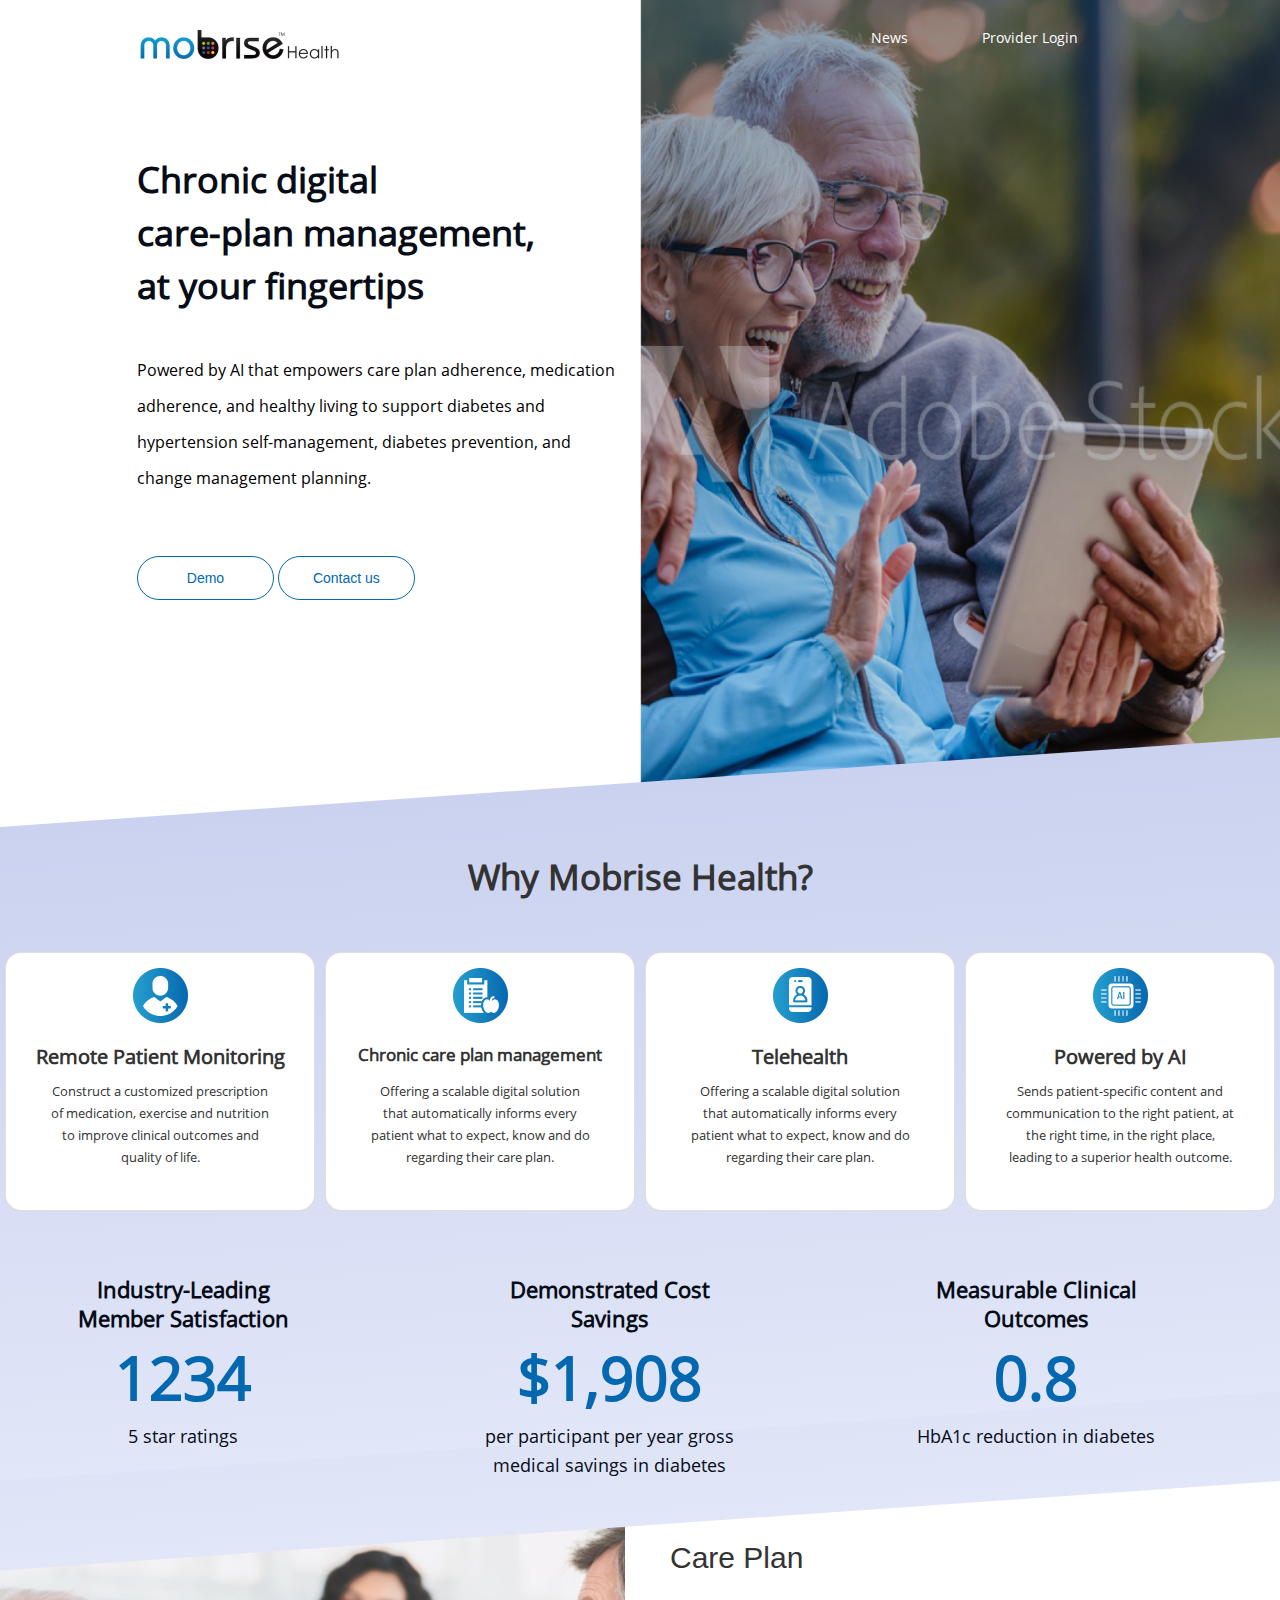
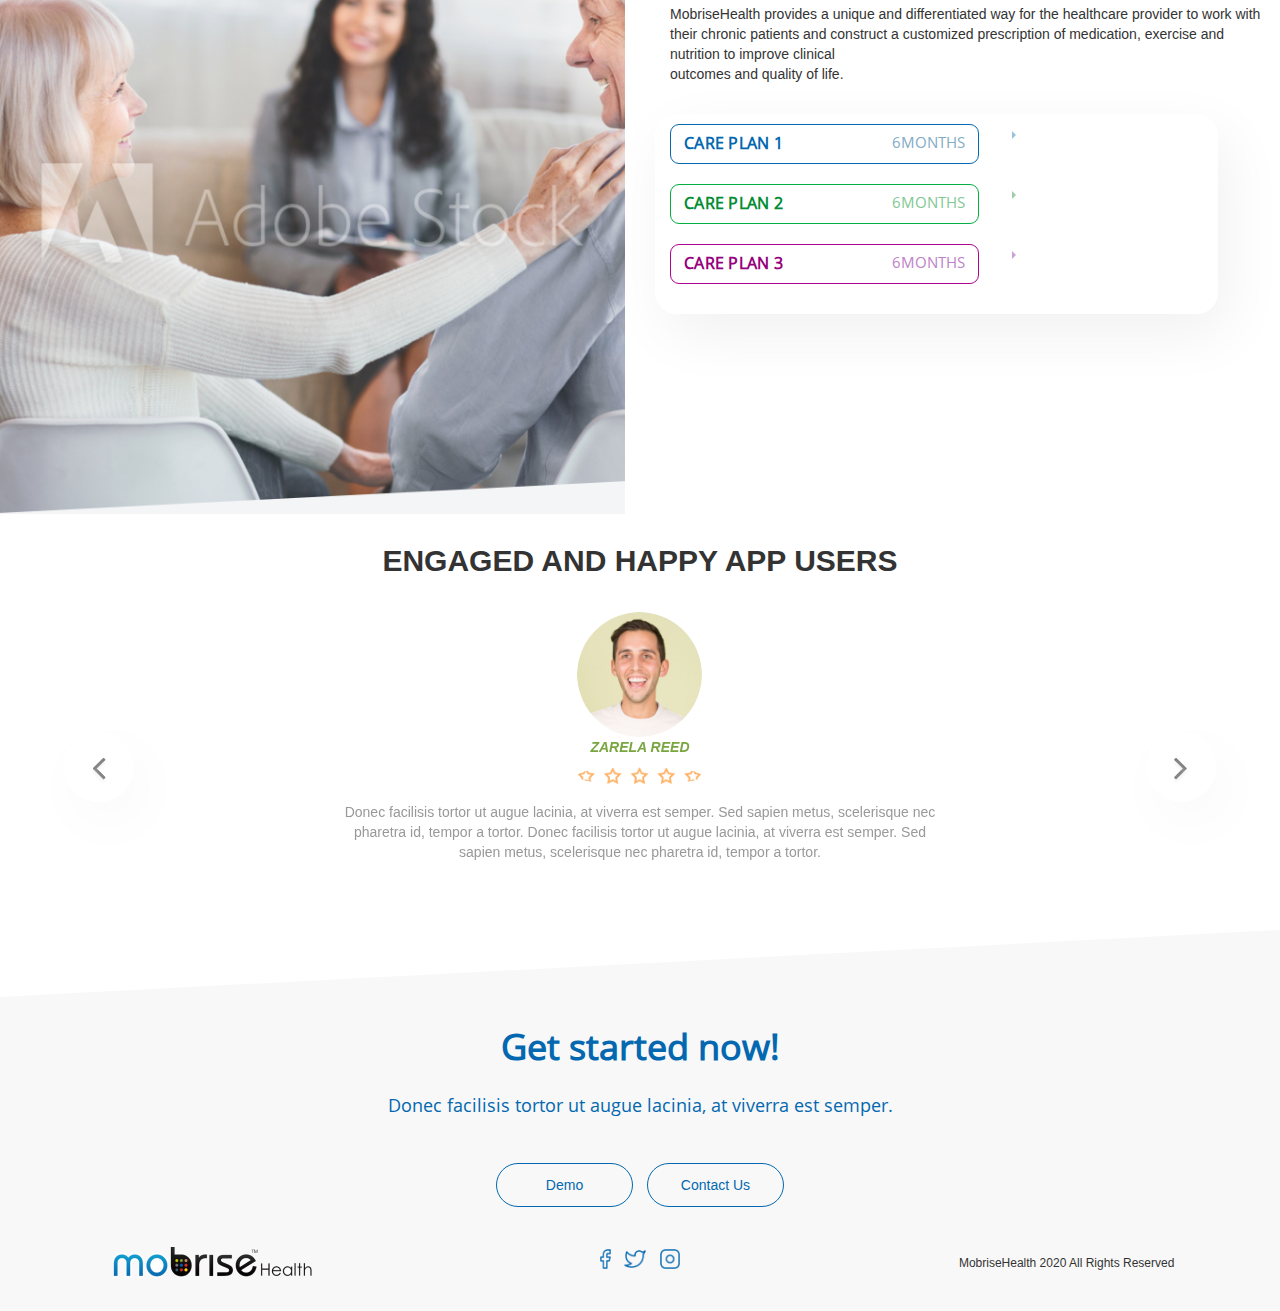
==== index.html @ 80358fbb "updating home page one" ====
<!DOCTYPE html>
<html lang="en">
<head>
    <meta charset="UTF-8">
    <meta name="viewport" content="width=device-width, initial-scale=1.0">
    <title>Document</title>
    <link rel="stylesheet" href="https://stackpath.bootstrapcdn.com/bootstrap/4.3.1/css/bootstrap.min.css" integrity="sha384-ggOyR0iXCbMQv3Xipma34MD+dH/1fQ784/j6cY/iJTQUOhcWr7x9JvoRxT2MZw1T" crossorigin="anonymous">
<script src="//code.jquery.com/jquery-1.11.1.min.js"></script>

<link rel="stylesheet" href="https://maxcdn.bootstrapcdn.com/font-awesome/4.7.0/css/font-awesome.min.css">
<link rel="stylesheet" href="https://maxcdn.bootstrapcdn.com/bootstrap/3.3.7/css/bootstrap.min.css">
<script src="https://ajax.googleapis.com/ajax/libs/jquery/1.12.4/jquery.min.js"></script>
<script src="https://maxcdn.bootstrapcdn.com/bootstrap/3.3.7/js/bootstrap.min.js"></script>

<link rel="stylesheet" href="style.css">
</head>
<body>
   
    <main>
<!-----------------------------Header----------------------->     

<div class="container-fluid header">
    <div class="row">
        
        <div class="col-12 col-md-6 text-left">
            <div class="header-left">
            <div> <img src="images/logo.png" alt="" class="logo"></div>
            <div id="header-text"><h2>Chronic digital <br>
                care-plan management, <br>
                at your fingertips</h2>
            
            <p id="header-text-2">Powered by AI that empowers care plan adherence, medication adherence, and healthy living to support diabetes and hypertension self-management, diabetes prevention, and change management planning.</p></div>
            <div>
                <a href=""><button class="btn demo-btn">Demo</button></a>
                <a href="contact.html"><button class="btn contact-btn">Contact us</button></a>
            </div>
        </div>

        </div>
        <div class="col-12 col-md-6 p-0 header-img text">
<div class="text-center mt-4">
<a href="news.html"><button class="btn news-btn">News</button></a>
                <a href=""><button class="btn provider-btn">Provider Login</button></a>
            </div>
        </div>
    </div>
</div>

<!-------------------------------/Header------------------------>

<!---------------------------------Body-1------------------->
<div class="body-1">

<div class="container-fluid">
    <div class="row ">
<div class="col-12 why-mob text-center mb-5"><h1>Why Mobrise Health?</h1></div>
<!--Cards-->

<div class="col-12"> 
    <div class="card-deck">
        <div class="card m-2">
            <img src="images/doctor.png" class="card-img-top" alt="...">
            <div class="card-body pl-1 pr-1">
                <h5 class="card-title">Remote Patient Monitoring</h5>
                <p class="card-text">Construct a customized prescription <br> of medication, exercise and nutrition <br> to improve clinical outcomes and <br> quality of life. </p>
            </div>
        </div>
        <div class="card m-2">
            <img src="images/diet.png" class="card-img-top" alt="...">
            <div class="card-body pl-0 pr-0">
                <h5 class="card-title card-title-2 pr-1 pl-1">Chronic care plan management</h5>
                <p class="card-text">Offering a scalable digital solution <br> that automatically informs every <br> patient what to expect, know and do <br> regarding their care plan.</p>
            </div>
        </div>
        <div class="card m-2">
            <img src="images/chat-box.png" class="card-img-top" alt="...">
            <div class="card-body pl-0 pr-0">
                <h5 class="card-title">Telehealth</h5>
                <p class="card-text">Offering a scalable digital solution <br> that automatically informs every <br> patient what to expect, know and do <br> regarding their care plan.</p>
            </div>
        </div>
        <div class="card m-2">
            <img src="images/Group 27.png" class="card-img-top" alt="...">
            <div class="card-body pl-0 pr-0">
                <h5 class="card-title"> Powered by AI</h5>
                <p class="card-text">Sends patient-specific content and <br> communication to the right patient, at <br>the right time, in the right place, <br> leading to a superior health outcome.
                </p>
            </div>
        </div>
    </div>

    




</div>

<!--Achievements-->
<div class="col-12">
<div class="row">
<div class="col-4"> <ul>
    <li class="top-arch">Industry-Leading Member Satisfaction</li>
    <li class="middle-arch"> <h6>1234</h6></li>
    <li class="last-arch">5 star ratings</li>
</ul>
</div>
<div class="col-4">
    <ul>
        <li  class="top-arch">Demonstrated Cost Savings</li>
        <li class="middle-arch"><h6>$1,908</h6></li>
        <li class="last-arch">per participant per year gross medical savings in diabetes</li>
    </ul>
</div>
<div class="col-4">
    <ul>
        <li  class="top-arch">Measurable Clinical Outcomes</li>
        <li class="middle-arch"><h6> 0.8</h6></li>
        <li class="last-arch">HbA1c reduction in diabetes</li>
    </ul>
</div>

</div>
</div>
<!--/Achievements-->




    </div>
</div>
</div>






<!---------------------------------/Body-1------------------->

<!---------Body-2-------------->

<div class="container-fluid  p-0 m-0 mt-5">

<div class="row">
<div class="col-12 col-md-6"> <img src="images/body-img-2.png" id="body-img-2"></div>


<div class="col-12 col-md-6">

  <div class="col-12 mt-5 mb-5">   <h2>Care Plan</h2>
    <p class="mt-5">MobriseHealth provides a unique and differentiated way for the healthcare 
        provider to work with their chronic patients and construct a customized prescription of medication, exercise and nutrition to improve clinical <br> outcomes and quality of life.</p>
    
    </div>
<div class="col-12 btn-section">



<div class="btns-1 d-flex flex-row">
    <div class="btn-group mr-5 first-btns" role="group" aria-label="Basic example">
        <button type="button" class="btn btn-care btn-care1">CARE PLAN 1</button>
        <button type="button" class="btn btn-months btn-months1 float-right">6MONTHS</button>
      </div>
<div>
    <!---Experiment-->
    <div class="dropdown dropright">
        <a href="#" class="dropdown-toggle" data-toggle="dropdown" role="button" aria-haspopup="true" aria-expanded="true">
            </a>
        <div class="dropdown-menu p-0 m-0 b-0 style-none">
            <button type="button" class="btn btn-out1 ml-1">OUTCOME 1</button>
        </div>
    </div>
    
      <!--Experiment-->
</div>

</div>

<div class="btns-1 d-flex flex-row">
    <div class="btn-group mr-5 first-btns middle-btns" role="group" aria-label="Basic example">
        <button type="button" class="btn btn-care btn-care2">CARE PLAN 2</button>
        <button type="button" class="btn btn-months btn-months2 float-right">6MONTHS</button>
      </div>
<div>
    <!---Experiment-->
    <div class="dropdown dropright">
        <a href="#" class="dropdown-toggle tog-2" data-toggle="dropdown" role="button" aria-haspopup="true" aria-expanded="true">
            </a>
        <div class="dropdown-menu p-0 m-0 b-0 style-none">
            <button type="button" class="btn btn-out1 btn-out2 ml-1">OUTCOME 2</button>
        </div>
    </div>
    
      <!--Experiment-->
</div>

</div>

<div class="btns-1 d-flex flex-row">
    <div class="btn-group mr-5 first-btns last-btns" role="group" aria-label="Basic example">
        <button type="button" class="btn btn-care btn-care3">CARE PLAN 3</button>
        <button type="button" class="btn btn-months float-right btn-months3">6MONTHS</button>
      </div>
<div>
    <!---Experiment-->
    <div class="dropdown dropright">
        <a href="#" class="dropdown-toggle tog-3" data-toggle="dropdown" role="button" aria-haspopup="true" aria-expanded="true">
            </a>
        <div class="dropdown-menu p-0 m-0 b-0 style-none">
            <button type="button" class="btn btn-out1 btn-out3 ml-1">OUTCOME 3</button>
        </div>
    </div>
    
      <!--Experiment-->
</div>

</div>





</div>

</div>


</div>




</div>
<!---------/Body-2-------------->



<!---------------------------------------Carousel-------------------------------------->
<div class="container-fluid">
	<div class="row">
		<div class="col-md-8 col-center m-auto">
			<h2 id="eng-users">Engaged and happy app users</h2>
			<div id="myCarousel" class="carousel slide" data-ride="carousel">
			  
				<!-- Wrapper for carousel items -->
				<div class="carousel-inner">
					<div class="item carousel-item active">
                        <div class="img-box"><img src="images/customer-img.png" alt="">
                            <p class="overview"><b>Zarela Reed</b></p>
                            <p><img src="images/stars.png" class="stars mt-2"></p>
                        </div>
						<p class="testimonial">Donec facilisis tortor ut augue lacinia, at viverra est semper. Sed sapien metus, scelerisque nec <br> pharetra id, tempor a tortor. Donec facilisis tortor ut augue lacinia, at viverra est semper. Sed <br> sapien metus, scelerisque nec pharetra id, tempor a tortor.</p>
						
					</div>
					<div class="item carousel-item">
                        <div class="img-box"><img src="images/customer-img.png" alt="">
                            <p class="overview"><b>Zarela Reed</b></p>
                        </div>
						<p class="testimonial">Donec facilisis tortor ut augue lacinia, at viverra est semper. Sed sapien metus, scelerisque nec <br> pharetra id, tempor a tortor. Donec facilisis tortor ut augue lacinia, at viverra est semper. Sed <br> sapien metus, scelerisque nec pharetra id, tempor a tortor.</p>
						
					</div>
					<div class="item carousel-item">
                        <div class="img-box"><img src="images/customer-img.png" alt="">
                            <p class="overview"><b>Zarela Reed</b></p>
                        </div>
						<p class="testimonial">Donec facilisis tortor ut augue lacinia, at viverra est semper. Sed sapien metus, scelerisque nec <br> pharetra id, tempor a tortor. Donec facilisis tortor ut augue lacinia, at viverra est semper. Sed <br> sapien metus, scelerisque nec pharetra id, tempor a tortor.</p>
						
					</div>
				</div>
				<!-- Carousel controls -->
				<a class="carousel-control left carousel-control-prev" href="#myCarousel" data-slide="prev">
					<i class="fa fa-angle-left"></i>
				</a>
				<a class="carousel-control right carousel-control-next" href="#myCarousel" data-slide="next">
					<i class="fa fa-angle-right"></i>
				</a>
			</div>
		</div>
	</div>
</div>



<!--------------------------------------Carousel---------------------------------------->



<!--Contact Footer-->

<div class="container-fluid text-center all-footer">
    <div class="row">
<footer class="col-12">

<div class="col-12">
    <a href="#"> <h2 id="get-started">Get started now!</h2></a>
    <p id="getp">Donec facilisis tortor ut augue lacinia, at viverra est semper.</p>
</div>
<div class="col-12 footer-btns" > <a href=""><button class="btn demo-btn2 mr-3">Demo</button></a>
    <a href=""><button class="btn contact-btn2">Contact Us</button></a>
</div>
<div class="row last-footer pb-5">
<div class="col-4"> <img src="images/footer-logo.png" id="footer-logo"></div>
<div class="col-4"> <div class="socials">
    <a href="#"><img src="images/facebook.png" id="facebook" class="mr-3"></a>
<a href="#"><img src="images/twitter.png" id="twitter" class="mr-3"></a>
<a href="#"><img src="images/instagram.png" id="instagram"></a>
</div> </div>
<div class="col-4"><h6> MobriseHealth 2020 All Rights Reserved</h6></div>

</div>







</footer>


</div>
</div>






 </main>
















<!--Popper.js-->
<script src="https://cdnjs.cloudflare.com/ajax/libs/popper.js/1.14.7/umd/popper.min.js" integrity="sha384-UO2eT0CpHqdSJQ6hJty5KVphtPhzWj9WO1clHTMGa3JDZwrnQq4sF86dIHNDz0W1" crossorigin="anonymous"></script>


<!-- ************************************ /Section 6 ************************************* -->

<script
src="https://code.jquery.com/jquery-3.3.1.slim.min.js"
integrity="sha384-q8i/X+965DzO0rT7abK41JStQIAqVgRVzpbzo5smXKp4YfRvH+8abtTE1Pi6jizo"
crossorigin="anonymous"
></script>
<script
src="https://cdnjs.cloudflare.com/ajax/libs/popper.js/1.14.7/umd/popper.min.js"
integrity="sha384-UO2eT0CpHqdSJQ6hJty5KVphtPhzWj9WO1clHTMGa3JDZwrnQq4sF86dIHNDz0W1"
crossorigin="anonymous"
></script>
<script
src="https://stackpath.bootstrapcdn.com/bootstrap/4.3.1/js/bootstrap.min.js"
integrity="sha384-JjSmVgyd0p3pXB1rRibZUAYoIIy6OrQ6VrjIEaFf/nJGzIxFDsf4x0xIM+B07jRM"
crossorigin="anonymous"
></script>    
</body>
</html>
---- style.css ----
/*Fonts*/
@font-face{
  font-family: Open Sans;
src: url(fonts/open-sans/OpenSans-Regular.ttf);

}


html{
    font-size: 62.5%;
    
    }

    body{

        padding: 0;
        margin: 0;
        overflow-x: hidden;
        background: #FFFFFF;
        }

        main{
            max-width: 1680px;
            margin-left: auto;
            margin-right: auto;
           
        }

/*   Header    */


.logo{
    width: 204px;
height: 33px;

margin-bottom: 70px;
margin-top: 30px;
}
.header-img{
    background-image: url(images/header-img.png);
    background-repeat: no-repeat;
    background-size: 100% 100%;
    width: 100%;
    height: 827px;
}
#header-text h2{ 
    font-family: Open Sans;
font-style: normal;
font-weight: bold;
font-size: 36px;
line-height: 53px;
/* or 126% */


color: #070C17;
margin-bottom: 40px;

}
.header-left{
  width: 80%;
  float: right;
}
#header-text-2{
    font-family: Open Sans;
font-style: normal;
font-weight: normal;
font-size: 16px;
line-height: 36px;
/* or 212% */


color: #000000;
margin-bottom: 60px;

}
.demo-btn{
    width: 137px;
  height: 44px;
  border-radius: 26px;
  border: solid 1px #0368b0;
  color: #0368b0 ;
}
.contact-btn{

    width: 137px;
  height: 44px;
  border-radius: 26px;
  border: solid 1px #0368b0;
  color: #0368b0 ;
   
    
}
.demo-btn:hover, .demo-btn:active, .contact-btn:hover, .contact-btn:active{

    width: 137px;
    height: 44px;
    border-radius: 31px;
    background: linear-gradient(90deg, #259FCF, #0768B0);
    color: white;

}

.provider-btn , .news-btn{
    color: #ffffff;
    font-family: "Open Sans";
    font-size: 14px;
    font-weight: 400;
    line-height: 19px;
    width: 137px;
    height: 44px;
}
.provider-btn:hover, .provider-btn:active , .news-btn:hover, .news-btn:active{
    width: 137px;
    height: 44px;
    border-radius: 26px;
    border: solid 1px #ffffff;
    color: white;
}


        /*    Body-1     */
        ul{
            list-style-type: none;
            text-align: center;
        }
.body-1{
    background: linear-gradient(0deg, #E1E6F8, #CBD2EF);;
    position: relative;
    width: 100%;
    
    z-index: 999;
}
.body-1::after{
  background: linear-gradient(0deg, #E1E6F8, #CBD2EF);;
  position: absolute;
  width: 100%;
  z-index: -1;
  top: 0;
  right: 0;
  bottom: 0;
  left: 0;
  content: '';
  transform-origin:top left ;
  transform: skewY(-4deg);
  
}
.body-1::before{
  background: linear-gradient(0deg, #E1E6F8, #CBD2EF);;
  position: absolute;
  width: 100%;
  z-index: -1;
  top: 0;
  right: 0;
  bottom: 0;
  left: 0;
  content: '';
  transform-origin:bottom right ;
  transform: skewY(-4deg) ;
  
}


.why-mob{
    text-align: center;
}
.why-mob > h1{
    width: 100%;
  height: 60px;
  font-family: "Open Sans";
  font-size: 35px;
  font-weight: 700;
  line-height: 60px;
  text-align: center;
}
.card-img-top{
    width: 55px;
height: 55px;
align-self: center;
margin-top: 15px;
}
.card-title{
    width: 100%;
  height: 27px;
  font-family: "Open Sans";
  font-size: 20px;
  font-weight: 600;
  text-align: center;
}
.card-title-2{
  font-size: 17px;
}
.card-text{
    width: 100%;
  height: 88px;
  font-family: "Open Sans";
  font-size: 13px;
  font-weight: 400;
  line-height: 22px;
  text-align: center;
}
.card-deck{
    margin-bottom: 59px;
}
.card{
    width: auto;
  height: 259px;
  border-radius: 16px;
  background: #ffffff;
  box-shadow: 10px 20px60px rgba(2,53,90,0.2);
  margin: 0;
}
.card-body{
  padding-right: 5px;
  padding-left: 5px;
}
.top-arch{
    width: 256px;
    height: 58px;
    color: #070c17;
    font-family: "Open Sans";
    font-size: 22px;
    font-weight: 700;
    line-height: 29px;
    text-align: center;
    margin-bottom: 30px;
}
.middle-arch{
    width: 256px;
  height: 29px;
  
  text-align: center;
  margin-bottom: 30px;
  
}
.middle-arch > h6{
  color: #0368b0;
  font-family: "Open Sans";
  font-size: 60px;
  font-weight: 700;
  line-height: 29px;

}

.last-arch{
    width: 256px;
    height: 29px;
    color: #070c17;
    font-family: "Open Sans";
    font-size: 18px;
    font-weight: 400;
    line-height: 29px;
    text-align: center;
    margin-bottom: 30px;
}
/*    /Body-1     */

/*    Body-2     */

#body-img-2{
    width: 100%;
  height: 100%;
  background: #f4f5f6;
}

/************************Buttons Section*********************/
.btn-section{
  width: 90%;
  height: auto;
  padding-top: 10px;
  padding-bottom: 10px;
  border-radius: 21px;
  background: #ffffff;
  box-shadow: 10px 20px 60px rgba(0,0,0,0.06);
}
.dropdown-menu{
  transform : none;
    transform-style : flat;
    transition : none;
    background: none;
    border: none;
    box-shadow: none;
    box-sizing: unset;
}
.btn-section .btns-1{
  margin-bottom: 20px;
}
.dropdown-toggle{
  color: rgba(3,104,176,0.4);
 
}
.tog-2{
  color: #9ccea9;
  justify-self: flex-end;
  align-self: flex-end;
  text-align: end;


}
.tog-3{
  color: #caa3da;
}

.first-btns{width: 58%;
  height: 40px;
  border-radius: 9px;
  border: solid 0.5px #0368b0;
}
.middle-btns{
  border: solid 0.5px #03b03f;
  
}
.last-btns{
  border: solid 0.5px #b00391;

}


  .btn-care{
    color: #0368b0;
  font-family: "Open Sans";
  font-size: 16px;
  font-weight: 600;
 
  letter-spacing: 0.3px;
  }
  .btn-months{
    color: #82abc8;
  font-family: "Open Sans";
  font-size: 15px;
  font-weight: 400;
  
  }
  .btn-care2{
    color: #028d32;
  }
  .btn-months2{
    color: #82c894;
  }
  .btn-care3{
    color: #96017c;
  }
  .btn-months3{
    color: #be82c8;
  }
 .btn-out1{
  width: 80%;
  height: 40px;
  border-radius: 9px;
  background: rgba(233,243,251,0.94);

  /* Text  */
  color: #0368b0;
  font-family: "Open Sans";
  font-size: 16px;
  font-weight: 600;
  
  text-transform: uppercase;
  letter-spacing: 0.3px;
 }
 .btn-out2{
  color: #028d32;
  background: rgba(233,246,236,0.94);
 }
 .btn-out3{
  color: #96017c;
  background: rgba(247,237,251,0.94);
 }
/*   / Body-2     */


/*Carousel styles*/


#eng-users {
	color: #333;
	text-align: center;
	text-transform: uppercase;
	font-family: "Roboto", sans-serif;
	font-weight: bold;
	position: relative;
	margin: 30px 0 20px;
}
/*#eng-users::after {
	content: "";
	width: 100px;
	position: absolute;
	margin: 0 auto;
	height: 3px;
	left: 0;
	right: 0;
	bottom: -10px;
}*/
.col-center {
	margin: 0 auto;
	float: none !important;
}
.carousel {
	margin: 30px -20% 100px;
	padding: 0 70px;
}
.carousel-inner{}
.carousel .item {
	color: #999;
	font-size: 14px;
    text-align: center;
	overflow: hidden;
    min-height: 290px;
    

}
.carousel .item .img-box {
	width: 135px;
	height: 135px;
	margin: 0 auto;
	padding: 5px;
	border-radius: 50%;
}
.carousel .img-box img {
	width: 100%;
	height: 100%;
	display: block;
	border-radius: 50%;
}
.carousel .testimonial {
	margin: 60px 0 10px;
}
.carousel .overview {	
	font-style: italic;
}
.carousel .overview b {
	text-transform: uppercase;
	color: #7AA641;
}
.carousel .carousel-control {
	width: 70px;
height: 70px;
    margin-top: -20px;
    top: 50%;
    background: #FFFFFF;
    box-shadow: 10px 20px 60px rgba(0, 0, 0, 0.06);
    border-radius: 50%;
}
.carousel-control i {
    font-size: 38px;
	line-height: 42px;
    position: absolute;
    display: inline-block;
	color: rgba(0, 0, 0, 0.8);
    text-shadow: 0 3px 3px #e6e6e6, 0 0 0 #000;
}
.carousel .carousel-indicators {
	bottom: -40px;
}
.carousel-indicators li, .carousel-indicators li.active {
	width: 10px;
	height: 10px;
	margin: 1px 3px;
	border-radius: 50%;
}
.carousel-indicators li {	
	background: #999;
	border-color: transparent;
	box-shadow: inset 0 2px 1px rgba(0,0,0,0.2);
}
.carousel-indicators li.active {	
	background: #555;		
	box-shadow: inset 0 2px 1px rgba(0,0,0,0.2);
}


/*/Carousel Styles*/









/* Contact Us Styles*/
.provider-btn2 , .news-btn2{
    color: black;
    font-family: "Open Sans";
    font-size: 14px;
    font-weight: 400;
    line-height: 19px;
    width: 137px;
    height: 44px;
}
.provider-btn2-a:hover, .provider-btn2-a:active , .news-btn2-a:hover, .news-btn2-a:active{
    
    border: solid 1px #0368b0;
    color: #0368b0 ;
}
#head-logo{
    width: 204px;
  height: 33px;
}
.contact-section{
    width: 720px;
  height: 594px;
}
.text-center{
    width: auto;
  
}
#intouch{
    
  
  font-family: "Open Sans";
  font-size: 3.6rem;
  font-weight: 700;
  line-height: 6.0rem;
  
}
#touchp{
    font-family: "Open Sans";
  font-size: 1.7rem;
  font-weight: 400;
  line-height: 3.6rem;
  text-align: center;
}

form{
    width: 38%;
  height: auto;
  align-self: center;
  justify-self: center;
  
}
.form-control{
    height: 46px;
    width: 100%;
  border-radius: 7px;
  background: #ffffff;
  box-shadow: 10px 14px 41px rgba(0,0,0,0.14);
  color: #000000;
  border: none;
}

.btn-send{
    width: 19.2rem;
  height: 42px;
  border-radius: 21px;
  background: linear-gradient(90deg, #259FCF, #0768B0);


/*button text */
color: #ffffff;
font-family: "Open Sans";
font-size: 14px;
font-weight: 700;
line-height: 19px;
text-align: center;

}
.all-footer{
    width: auto;
  height: 100%;
  background: #f8f8f8;
  position: relative;
}

.all-footer::after{
    position: absolute;
    width: 100%;
  height: 100%;
  background: inherit;
  z-index: -1;
  content: '';
  top: 0;
  right: 0;
  bottom: 0;
  left: 0;
  transform-origin:top left;
  transform: skewY(-3deg);


}
a{
    text-decoration: none;
}
#footer-logo{
    width: 200px;
  height: 31px;
}
#get-started{
    color: #0368b0;
  font-family: "Open Sans";
  font-size: 36px;
  font-weight: 700;
  line-height: 60px;
}
#getp{
    color: #0368b0;
  font-family: "Open Sans";
  font-size: 18px;
  font-weight: 400;
  line-height: 36px;
  text-align: center;
}
.demo-btn2, .contact-btn2{
    width: 137px;
  height: 44px;
  border-radius: 26px;
  border: solid 1px #0368b0;
  color: #0368b0;

}

.demo-btn2:hover, .demo-btn2:active, .contact-btn2:hover, .contact-btn2:active{
    background: #0368b0;
    color: white;
}
#facebook{
    width: 11px;
  height: 20px;
}
#twitter{
    width: 22px;
    height: 17.94px;
}
.footer-btns{
    margin-top: 40px;
}


#instagram{
    width: 20px;
  height: 20px;
}
.last-footer{
    margin-top: 40px;
}





/*************************************News styles******************************/
.all-news-container{
  width: 100%;
}

.all-post-imgs{
  height: auto;
}
.sidebar-content{
  margin: 1px;
}
.post-img{
  width: 100%;
  height: auto;
}
.vid-card{
  border: none;
  height: auto;
  margin-bottom: 30px;
}
.vid-card-text{
  margin-bottom:0 ;
  height: auto;
  font-family: Roboto;
font-style: normal;
font-weight: normal;
font-size: 14px;
}

.vid-card-img{
  width: 100%;
  height: 115%;
}
.vid-card-title{
  color: #212121;
  font-family: Roboto;
  font-size: 22px;
  font-weight: 700;
  margin-bottom: 20px;
}
.vid-card-sub{
  color: #a0a0a0;
  font-family: Roboto;
  font-size: 11px;
  font-weight: 400;
  margin-bottom: 3px;
}
.btn-read-more{
  width: 100px;
  height: 30px;
  border: solid 1px #e0e0e0;
  background: #ffffff;
  box-shadow: 0px 1px 4px rgba(0,0,0,0.1);
border-radius: 0;
justify-content: center;
text-align: center;
}

  /*TEXT*/
  .btn-read-more h6{
  

  
  color: #212121;
  font-family: Roboto;
  font-size: 11px;
  font-weight: 400;
  
  text-align: center;
  letter-spacing: 0.7px;
}



.miss-vid-card-img{
  width: 100%;
  height: auto;
}
.miss-vid-card-title{
  color: #212121;
  font-family: Roboto;
  font-size: 15px;
  font-weight: 500;
  letter-spacing: -0.1153846px;
  line-height: 21px;
}
.miss-vid-card-day{
  color: #a0a0a0;
  font-family: Roboto;
  font-size: 11px;
  font-weight: 400;
  padding-top: 29px;
}

.miss-vid-card{
  order: none;
    height: auto;
    margin-bottom: 5px;
}
.email-card{
  width: 100%;
  height: auto;
  border: solid 1px #eeeeee;
  background: #f7f7f7;
  border-radius: 0;
  margin-top: 25px;
}
.email-card-title{
  color: #53585c;
  font-family: Roboto;
  font-size: 12px;
  font-weight: 400;
  line-height: 20px;
  margin-bottom: 30px;
}
.your-email-add{
  color: #a0a0a0;
  font-family: Roboto;
  font-size: 14px;
  font-weight: 400;
  height: 40px;
  border-radius: 0;
  border: solid 1px #e0e0e0;
}
.email-sign-btn{
  color: #ffffff;
  font-family: "Open Sans";
  font-size: 13px;
  font-weight: 400;
  line-height: 18px;
  text-align: center;
  letter-spacing: 0.6px;
  background: #0368b0;
  height: 40px;
  border-radius: 0;
}
.email-card-inp{
  display: flex;
  flex-direction: row;
  width: 100%;
  flex-wrap: nowrap;
}
.email-card-text{
  height: auto;
}
.email-card-body{
  padding: 10px 20px 20px;
}


.travel-card{
  width: 100%;
  height: auto;
  border-radius: 0;
  border: none;
}

.travel-card-title{
  color: #212121;
  font-family: Roboto;
  font-size: 15px;
  font-weight: 700;
  line-height: 22px;
}
.travel-card-text{
  color: #a0a0a0;
  font-family: Roboto;
  font-size: 11px;
  font-weight: 400;
  line-height: 13px;
  padding-top: 17px;
  height: auto;
}
.travel-card-img{
  width: 100%;
  height: auto;
}
.travel-card-body{
  padding-left: 0;
  padding-top: 5px;
}

/*************************************\News styles******************************/

/*Media queries*/

@media only screen and (max-width: 980px) {
  form {
    width: 58%;
  }
  .btn-send {
    width: 13.2rem;
    height: 32px;
  }
  .form-control{
    height: 36px;
    width: 100%;
}
}
@media only screen and (max-width: 480px) {
  .provider-btn2 , .news-btn2{
    color: black;
    font-family: "Open Sans";
    font-size: 14px;
    font-weight: 400;
    line-height: 19px;
    width: 97px;
    height: 34px;
}
.provider-btn2:hover, .provider-btn2:active , .news-btn2:hover, .news-btn2:active{
    width: inherit;
    height: inherit;
    border-radius: 26px;
    border: solid 1px #0368b0;
    color: #0368b0 ;
}

}
@media only screen and (max-width: 480px) {
  #head-logo {
    width: 134px;
    height: 28px;
}
.vid-card-title{
  color: #212121;
  font-family: Roboto;
  font-size: 16px;
  font-weight: 700;
  margin-bottom: 10px;
}

.vid-card-sub{
  color: #a0a0a0;
  font-family: Roboto;
  font-size: 9px;
  font-weight: 400;
  margin-bottom: 3px;
}

.vid-card-text{
  margin-bottom:0 ;
  
  font-family: Roboto;
font-style: normal;
font-weight: normal;
font-size: 10px;
line-height: 15px;

}
.btn-read-more{
 width: 70px; 
 height: 30px;
 text-align: center;
}
.btn-read-more h6{
  

  
  color: #212121;
  font-family: Roboto;
  font-size: 9px;
  font-weight: 400;
  vertical-align: middle;
  text-align: center;
  letter-spacing: 0.7px;
  padding-bottom: 10px;
}


}
@media only screen and (max-width: 768px) {
  .vid-card-sect{
    width: 100%;
    margin: 0 !important;
  }
  
}

@media only screen and (max-width: 330px) {

  .vid-card-sub{
    font-size: 8px;

  }
  .vid-card-title{
font-size: 15px;
  }
}
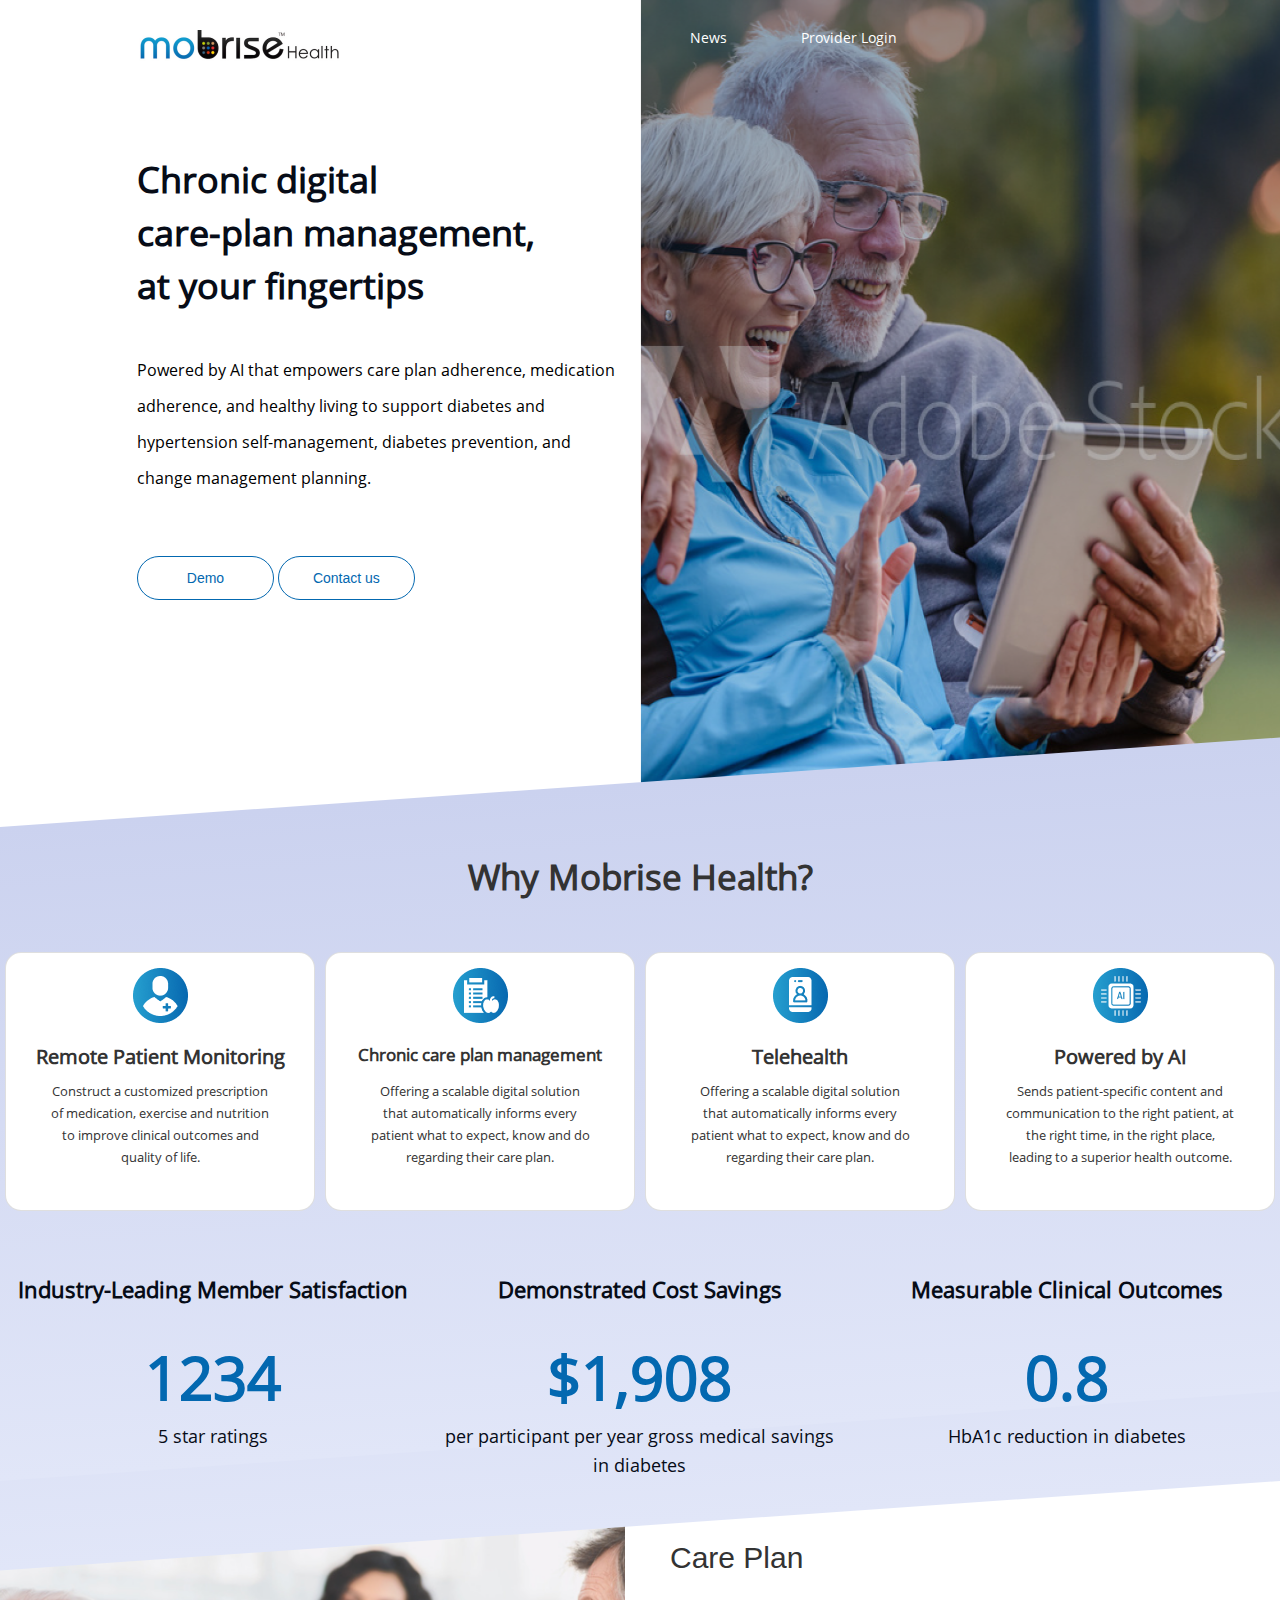
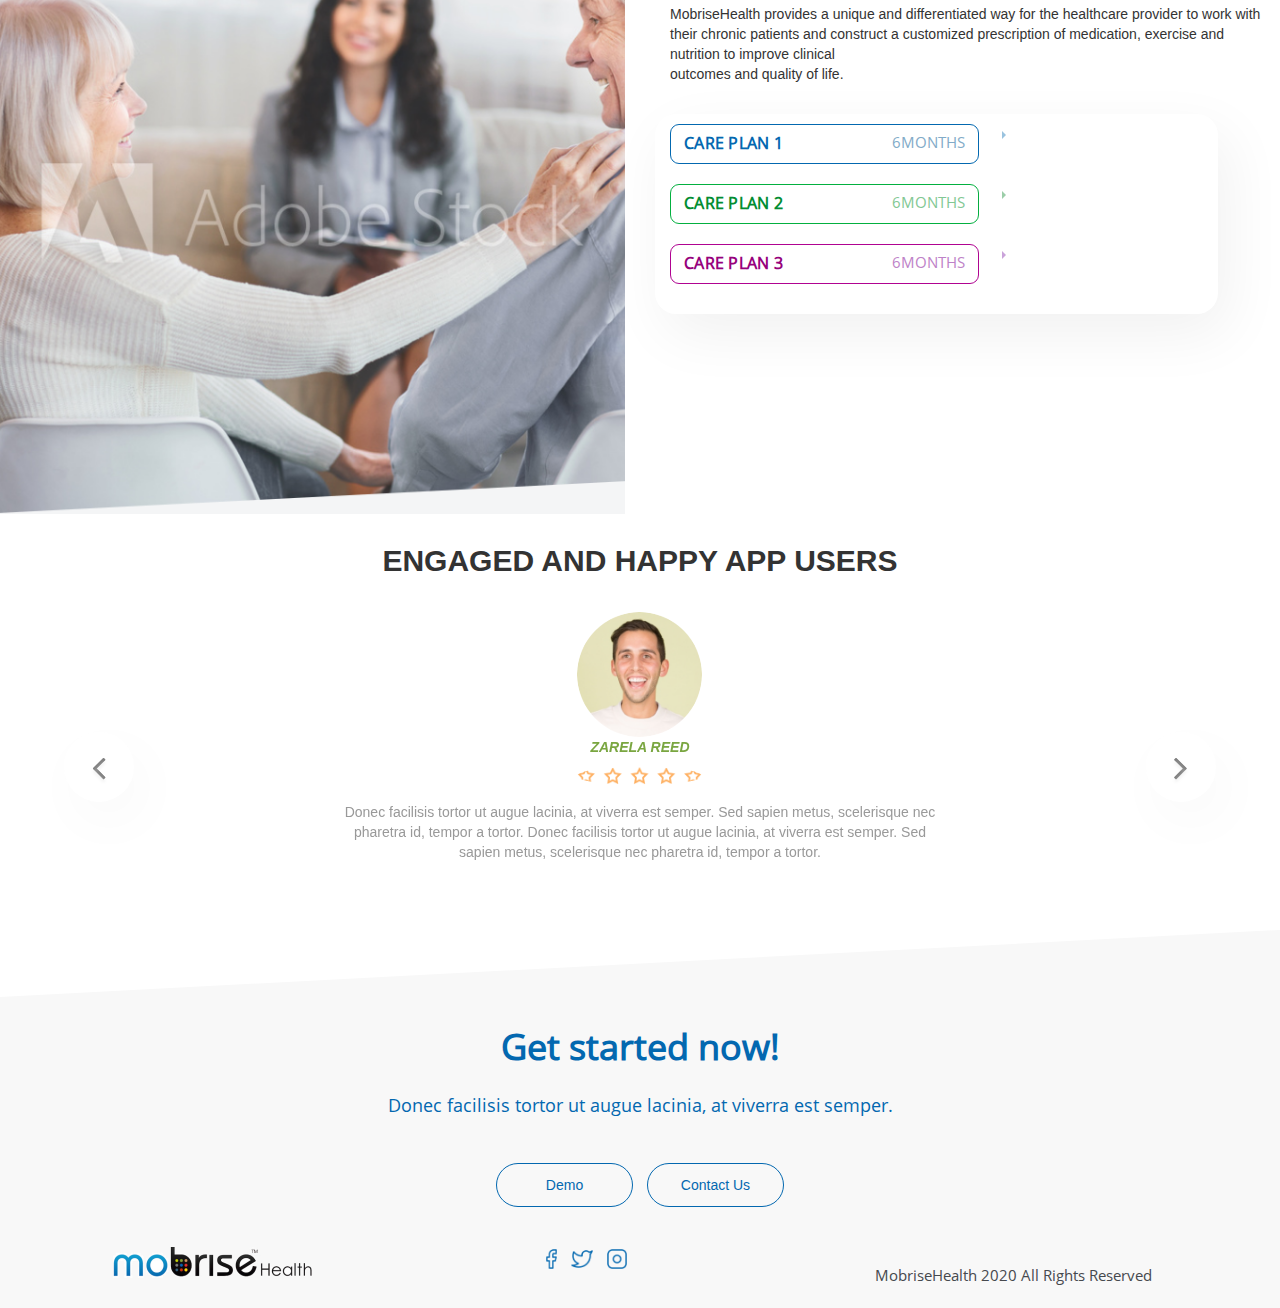
==== commit 7cea523b: "Saving new landing page mobile adjustment" ====
--- a/index.html
+++ b/index.html
@@ -17,6 +17,64 @@
 <body>
    
     <main>
+<!------------------------------Mobile navbar---------------->
+<div class="container mt-5 mobile-navbar">
+    <div class="row">
+        <div class="col-12">
+            <header>
+              <nav class="navbar navbar-expand-lg navbar-light bg-lignt">
+                <a class="navbar-brand" href="#"><img src="images/footer-logo.png" id="head-logo"> </a>
+                <button
+                  class="navbar-toggler"
+                  type="button"
+                  data-toggle="collapse"
+                  data-target="#navbarNav"
+                  aria-controls="navbarNav"
+                  aria-expanded="false"
+                  aria-label="Toggle navigation"
+                >
+                  <span class="navbar-toggler-icon"></span>
+                </button>
+                <div class="collapse navbar-collapse text-right" id="navbarNav">
+                  <div class="navbar-nav mr-auto"></div>
+                  <ul class="navbar-nav float-right">
+                    <li class="nav-item active">
+                      <a class="nav-link" href="news.html"
+                        ><button class="btn news-btn2">News</button><span class="sr-only">(current)</span></a
+                      >
+                    </li>
+                    <li class="nav-item">
+                      <a class="nav-link" href="#">
+                        <button class="btn provider-btn2">Provider Login</button>
+                      </a>
+                    </li>
+                  </ul>
+                </div>
+              </nav>
+            </header>
+          </div>
+    
+    
+    
+    
+    
+    
+    
+    
+    
+    </div>
+    
+    
+    
+    
+    </div>
+    
+
+
+
+<!----------------------------------Mobile navbar-------------->
+
+
 <!-----------------------------Header----------------------->     
 
 <div class="container-fluid header">
@@ -24,13 +82,13 @@
         
         <div class="col-12 col-md-6 text-left">
             <div class="header-left">
-            <div> <img src="images/logo.png" alt="" class="logo"></div>
+            <div class="logo-div"> <img src="images/logo.png" alt="" class="logo"></div>
             <div id="header-text"><h2>Chronic digital <br>
                 care-plan management, <br>
                 at your fingertips</h2>
             
             <p id="header-text-2">Powered by AI that empowers care plan adherence, medication adherence, and healthy living to support diabetes and hypertension self-management, diabetes prevention, and change management planning.</p></div>
-            <div>
+            <div id="demo-cont-btns">
                 <a href=""><button class="btn demo-btn">Demo</button></a>
                 <a href="contact.html"><button class="btn contact-btn">Contact us</button></a>
             </div>
@@ -38,7 +96,7 @@
 
         </div>
         <div class="col-12 col-md-6 p-0 header-img text">
-<div class="text-center mt-4">
+<div class="nav-text-center mt-4">
 <a href="news.html"><button class="btn news-btn">News</button></a>
                 <a href=""><button class="btn provider-btn">Provider Login</button></a>
             </div>
@@ -98,22 +156,22 @@
 
 <!--Achievements-->
 <div class="col-12">
-<div class="row">
-<div class="col-4"> <ul>
-    <li class="top-arch">Industry-Leading Member Satisfaction</li>
+<div class="row ach-row">
+<div class="col-12 col-md-4 text-center"> <ul class="pl-0">
+    <li class="top-arch mb-5">Industry-Leading Member Satisfaction</li>
     <li class="middle-arch"> <h6>1234</h6></li>
     <li class="last-arch">5 star ratings</li>
 </ul>
 </div>
-<div class="col-4">
-    <ul>
+<div class="col-12 col-md-4 text-center">
+    <ul class="pl-0">
         <li  class="top-arch">Demonstrated Cost Savings</li>
         <li class="middle-arch"><h6>$1,908</h6></li>
         <li class="last-arch">per participant per year gross medical savings in diabetes</li>
     </ul>
 </div>
-<div class="col-4">
-    <ul>
+<div class=" col-12 col-md-4 text-center">
+    <ul class="pl-0">
         <li  class="top-arch">Measurable Clinical Outcomes</li>
         <li class="middle-arch"><h6> 0.8</h6></li>
         <li class="last-arch">HbA1c reduction in diabetes</li>
@@ -158,7 +216,7 @@
 
 
 <div class="btns-1 d-flex flex-row">
-    <div class="btn-group mr-5 first-btns" role="group" aria-label="Basic example">
+    <div class="btn-group first-btns" role="group" aria-label="Basic example">
         <button type="button" class="btn btn-care btn-care1">CARE PLAN 1</button>
         <button type="button" class="btn btn-months btn-months1 float-right">6MONTHS</button>
       </div>
@@ -178,7 +236,7 @@
 </div>
 
 <div class="btns-1 d-flex flex-row">
-    <div class="btn-group mr-5 first-btns middle-btns" role="group" aria-label="Basic example">
+    <div class="btn-group first-btns middle-btns" role="group" aria-label="Basic example">
         <button type="button" class="btn btn-care btn-care2">CARE PLAN 2</button>
         <button type="button" class="btn btn-months btn-months2 float-right">6MONTHS</button>
       </div>
@@ -198,7 +256,7 @@
 </div>
 
 <div class="btns-1 d-flex flex-row">
-    <div class="btn-group mr-5 first-btns last-btns" role="group" aria-label="Basic example">
+    <div class="btn-group first-btns last-btns" role="group" aria-label="Basic example">
         <button type="button" class="btn btn-care btn-care3">CARE PLAN 3</button>
         <button type="button" class="btn btn-months float-right btn-months3">6MONTHS</button>
       </div>
@@ -299,14 +357,14 @@
 <div class="col-12 footer-btns" > <a href=""><button class="btn demo-btn2 mr-3">Demo</button></a>
     <a href=""><button class="btn contact-btn2">Contact Us</button></a>
 </div>
-<div class="row last-footer pb-5">
+<div class="row last-footer pb-2">
 <div class="col-4"> <img src="images/footer-logo.png" id="footer-logo"></div>
-<div class="col-4"> <div class="socials">
+<div class="col-3 socials-cont"> <div class="socials">
     <a href="#"><img src="images/facebook.png" id="facebook" class="mr-3"></a>
 <a href="#"><img src="images/twitter.png" id="twitter" class="mr-3"></a>
 <a href="#"><img src="images/instagram.png" id="instagram"></a>
 </div> </div>
-<div class="col-4"><h6> MobriseHealth 2020 All Rights Reserved</h6></div>
+<div class="col-5"><h6 class="footer-text-left"> MobriseHealth 2020 All Rights Reserved</h6></div>
 
 </div>
 
--- a/style.css
+++ b/style.css
@@ -8,6 +8,7 @@
 
 html{
     font-size: 62.5%;
+    overflow-x: hidden;
     
     }
 
@@ -17,6 +18,8 @@
         margin: 0;
         overflow-x: hidden;
         background: #FFFFFF;
+        overflow-x: hidden;
+        min-height: 100vh;
         }
 
         main{
@@ -214,7 +217,7 @@
   padding-left: 5px;
 }
 .top-arch{
-    width: 256px;
+    width: auto;
     height: 58px;
     color: #070c17;
     font-family: "Open Sans";
@@ -225,7 +228,7 @@
     margin-bottom: 30px;
 }
 .middle-arch{
-    width: 256px;
+    width: auto;
   height: 29px;
   
   text-align: center;
@@ -242,7 +245,7 @@
 }
 
 .last-arch{
-    width: 256px;
+    width: auto;
     height: 29px;
     color: #070c17;
     font-family: "Open Sans";
@@ -304,6 +307,7 @@
   height: 40px;
   border-radius: 9px;
   border: solid 0.5px #0368b0;
+  margin-right: 20px;
 }
 .middle-btns{
   border: solid 0.5px #03b03f;
@@ -624,6 +628,13 @@
 .footer-btns{
     margin-top: 40px;
 }
+.footer-text-left{
+  color: #46494e;
+  font-family: "Open Sans";
+  font-size: 15px;
+  font-weight: 400;
+  line-height: 36px;
+}
 
 
 #instagram{
@@ -826,7 +837,7 @@
 
 @media only screen and (max-width: 980px) {
   form {
-    width: 58%;
+    width: 88%;
   }
   .btn-send {
     width: 13.2rem;
@@ -835,8 +846,255 @@
   .form-control{
     height: 36px;
     width: 100%;
-}
-}
+    border-radius: 7px;
+    background: #ffffff;
+    box-shadow: 10px 14px 41px rgba(0,0,0,0.14);
+    color: #000000;
+    border: 1px solid #f8f8f8;
+}
+}
+@media only screen and (max-width: 958px) {
+.body-1{
+  background: linear-gradient(0deg, #E1E6F8, #CBD2EF);;
+  position: relative;
+  width: 100%;
+  
+  z-index: 999;
+}
+.body-1::after{
+background: linear-gradient(0deg, #E1E6F8, #CBD2EF);;
+position: absolute;
+width: 100%;
+z-index: -1;
+top: 0;
+right: 0;
+bottom: 0;
+left: 0;
+content: '';
+transform-origin:top left ;
+transform: skewY(-5deg);
+
+}
+.body-1::before{
+background: linear-gradient(0deg, #E1E6F8, #CBD2EF);;
+position: absolute;
+width: 100%;
+z-index: -1;
+top: 0;
+right: 0;
+bottom: 0;
+left: 0;
+content: '';
+transform-origin:bottom right ;
+transform: skewY(-5deg) ;
+
+}
+}
+/*Desktop View*/
+@media only screen and (min-width: 769px) {
+
+.mobile-navbar{
+  display: none;
+}
+}
+/*767px    mobile first view*/
+@media only screen and (max-width: 768px) {
+#demo-cont-btns{
+  margin-bottom: 25px;
+}
+#header-text-2 {
+  font-family: Open Sans;
+  font-style: normal;
+  font-weight: normal;
+  font-size: 16px;
+  line-height: 36px;
+  color: #000000;
+  margin-bottom: 40px;
+}
+.contact-btn, .demo-btn {
+  width: 100px;
+  height: 40px;
+  border-radius: 26px;
+  border: solid 1px #0368b0;
+  color: #0368b0;
+}
+}
+@media only screen and (max-width: 768px) {
+  .carousel{
+    margin: 30px -7% 100px;
+    padding: 0 40px;
+  }
+
+  .header-left{
+    width: 100%;
+    text-align: center;
+  }
+
+  /*Navbar mobile*/
+  .logo-div, .nav-text-center{
+    display: none;
+  
+  }
+  
+/*Colored btns*/
+.first-btns{
+  width: 56%;
+  height: 40px;
+  border-radius: 9px;
+  border: solid 0.5px #0368b0;
+  margin-right: 3px;
+}
+.middle-btns{
+  border: solid 0.5px #03b03f;
+  
+}
+.last-btns{
+  border: solid 0.5px #b00391;
+
+}
+
+
+  .btn-care{
+    color: #0368b0;
+  font-family: "Open Sans";
+  font-size: 12px;
+  font-weight: 600;
+ 
+  letter-spacing: 0.3px;
+  padding-left: 7px;
+  padding-right: 0px;
+  }
+  .btn-months{
+    color: #82abc8;
+  font-family: "Open Sans";
+  font-size: 10px;
+  font-weight: 400;
+  padding-left: 0;
+  padding-right: 8px;
+  
+  }
+  .btn-care2{
+    color: #028d32;
+  }
+  .btn-months2{
+    color: #82c894;
+  }
+  .btn-care3{
+    color: #96017c;
+  }
+  .btn-months3{
+    color: #be82c8;
+  }
+ .btn-out1{
+  width: 65%;
+  height: 40px;
+  border-radius: 9px;
+  background: rgba(233,243,251,0.94);
+
+  /* Text  */
+  color: #0368b0;
+  font-family: "Open Sans";
+  font-size: 12px;
+  font-weight: 600;
+  
+  text-transform: uppercase;
+  letter-spacing: 0.3px;
+ }
+ .btn-out2{
+  color: #028d32;
+  background: rgba(233,246,236,0.94);
+ }
+ .btn-out3{
+  color: #96017c;
+  background: rgba(247,237,251,0.94);
+ }
+
+
+
+}
+
+/*774px*/
+@media only screen and (max-width: 772px) {
+  .body-1{
+    background: linear-gradient(0deg, #E1E6F8, #CBD2EF);;
+    position: relative;
+    width: 100%;
+    
+    z-index: 999;
+  }
+  .body-1::after{
+  background: linear-gradient(0deg, #E1E6F8, #CBD2EF);;
+  position: absolute;
+  width: 100%;
+  z-index: -1;
+  top: 0;
+  right: 0;
+  bottom: 0;
+  left: 0;
+  content: '';
+  transform-origin:top left ;
+  transform: skewY(-7deg);
+  
+  }
+  .body-1::before{
+  background: linear-gradient(0deg, #E1E6F8, #CBD2EF);;
+  position: absolute;
+  width: 100%;
+  z-index: -1;
+  top: 0;
+  right: 0;
+  bottom: 0;
+  left: 0;
+  content: '';
+  transform-origin:bottom right ;
+  transform: skewY(-7deg) ;
+  
+  }
+
+  .top-arch{
+    width: auto;
+    height: auto;
+    color: #070c17;
+    font-family: "Open Sans";
+    font-size: 20px;
+    font-weight: 700;
+    line-height: auto;
+    text-align: center;
+    margin-bottom: 30px;
+  }
+  .middle-arch{
+    width: auto;
+  height: auto;
+  
+  text-align: center;
+  margin-bottom: 30px;
+  
+  }
+  .middle-arch > h6{
+  color: #0368b0;
+  font-family: "Open Sans";
+  font-size: 50px;
+  font-weight: 700;
+  line-height: auto;
+  
+  }
+  
+  .last-arch{
+    width: auto;
+    height: auto;
+    color: #070c17;
+    font-family: "Open Sans";
+    font-size: 16px;
+    font-weight: 400;
+    line-height: auto;
+    text-align: center;
+    margin-bottom: 30px;
+  }
+  
+  }
+  
+/*Smaller screens*/
+
 @media only screen and (max-width: 480px) {
   .provider-btn2 , .news-btn2{
     color: black;
@@ -847,6 +1105,10 @@
     width: 97px;
     height: 34px;
 }
+#footer-logo {
+  width: 100px;
+  height: 31px;
+}
 .provider-btn2:hover, .provider-btn2:active , .news-btn2:hover, .news-btn2:active{
     width: inherit;
     height: inherit;
@@ -905,8 +1167,45 @@
   letter-spacing: 0.7px;
   padding-bottom: 10px;
 }
-
-
+.footer-text-left{
+  color: #46494e;
+  font-family: "Open Sans";
+  font-size: 10px;
+  font-weight: 400;
+  line-height: 16px;
+}
+
+
+#touchp {
+  font-family: "Open Sans";
+  font-size: 1.5rem;
+  font-weight: 400;
+  line-height: 3.6rem;
+  
+
+
+}
+#getp {
+  color: #0368b0;
+  font-family: "Open Sans";
+  font-size: 18px;
+  font-weight: 400;
+  line-height: 26px;
+  text-align: center;
+  margin-bottom: 0;
+}
+.footer-btns {
+  margin-top: 20px;
+}
+.socials-cont{
+  padding-right: 0;
+  padding-left: 10px;
+}
+#intouch {
+  font-family: "Open Sans";
+  font-size: 3.0rem;
+  font-weight: 700;
+  line-height: 4.0rem;
 }
 @media only screen and (max-width: 768px) {
   .vid-card-sect{
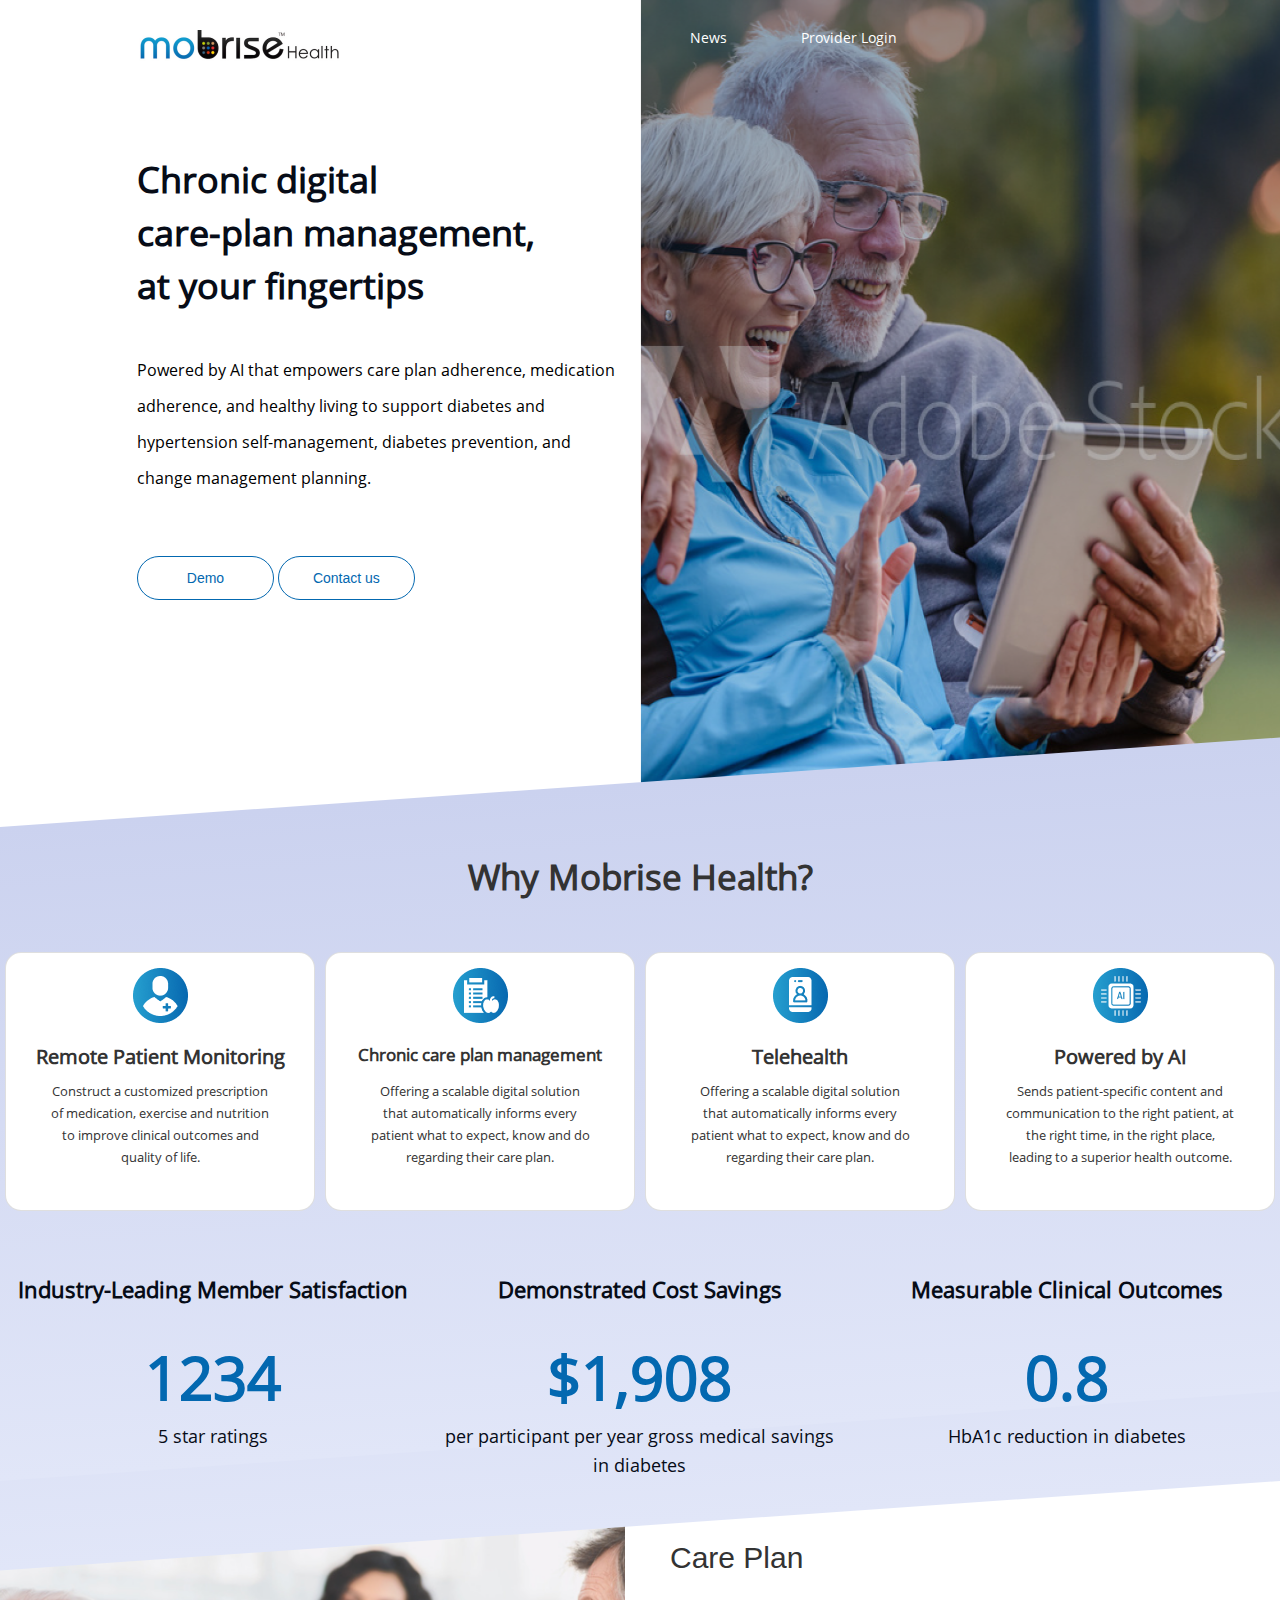
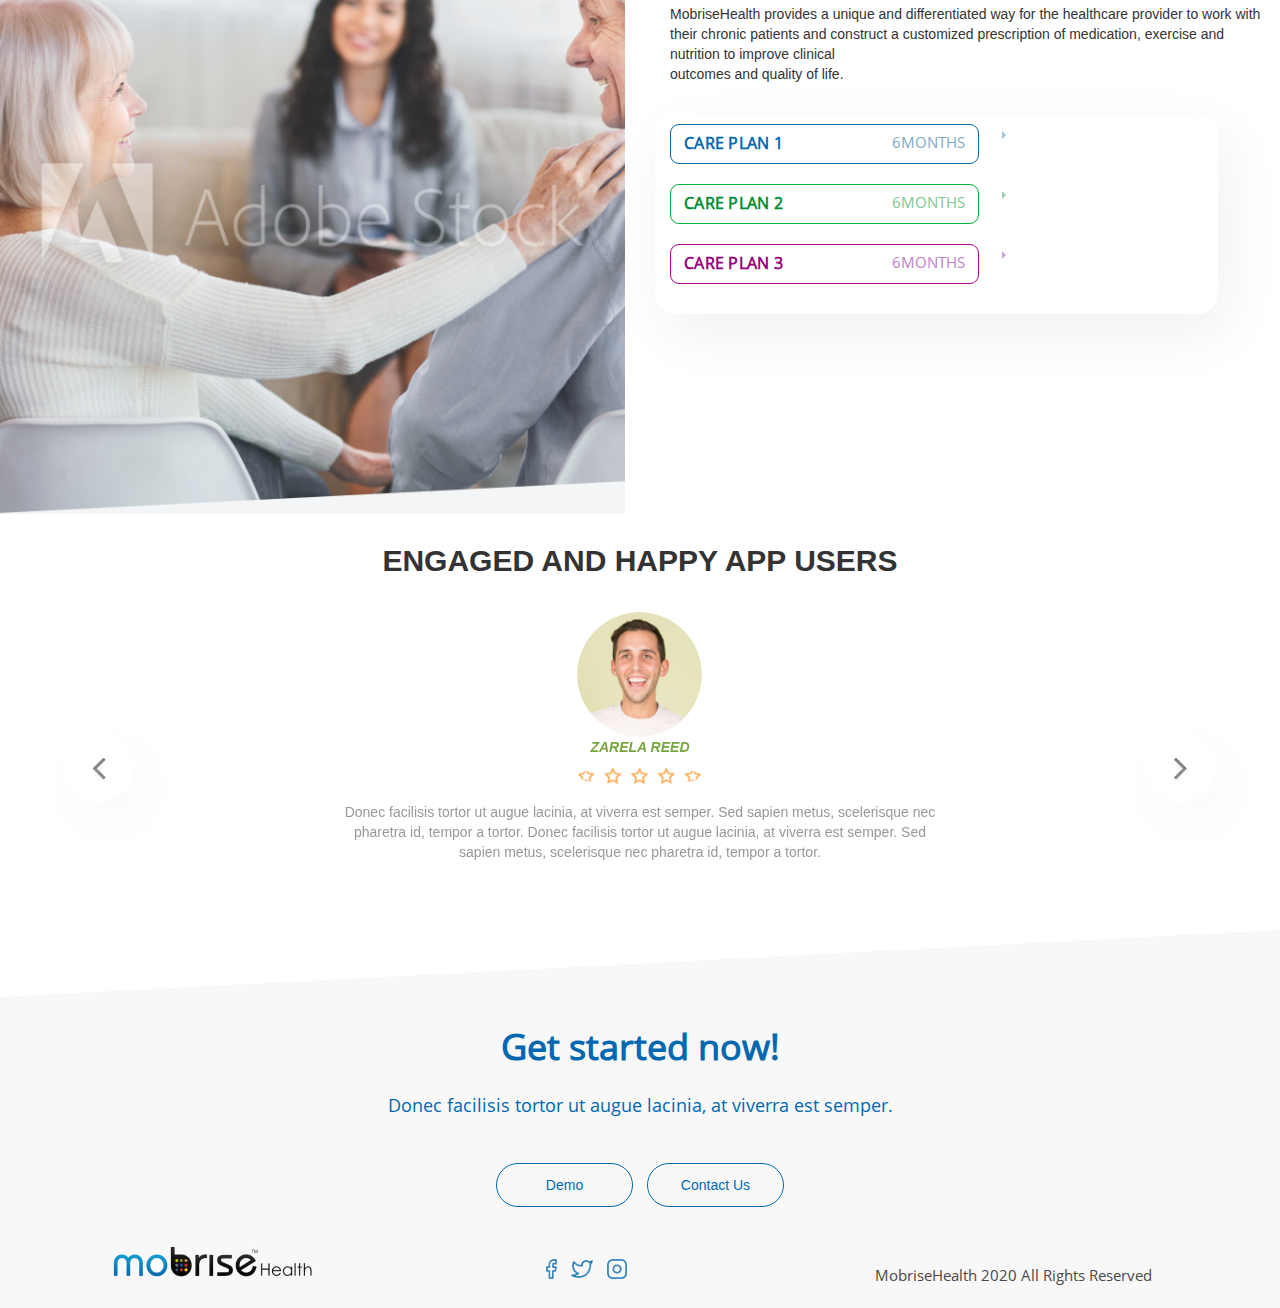
==== commit dcd87016: "Three pages modified for mobile view" ====
--- a/index.html
+++ b/index.html
@@ -23,7 +23,7 @@
         <div class="col-12">
             <header>
               <nav class="navbar navbar-expand-lg navbar-light bg-lignt">
-                <a class="navbar-brand" href="#"><img src="images/footer-logo.png" id="head-logo"> </a>
+                <a class="navbar-brand" href="index.html"><img src="images/footer-logo.png" id="head-logo"> </a>
                 <button
                   class="navbar-toggler"
                   type="button"
@@ -82,14 +82,14 @@
         
         <div class="col-12 col-md-6 text-left">
             <div class="header-left">
-            <div class="logo-div"> <img src="images/logo.png" alt="" class="logo"></div>
+            <div class="logo-div"> <a href="index.html"><img src="images/logo.png" alt="" class="logo"></a></div>
             <div id="header-text"><h2>Chronic digital <br>
                 care-plan management, <br>
                 at your fingertips</h2>
             
             <p id="header-text-2">Powered by AI that empowers care plan adherence, medication adherence, and healthy living to support diabetes and hypertension self-management, diabetes prevention, and change management planning.</p></div>
             <div id="demo-cont-btns">
-                <a href=""><button class="btn demo-btn">Demo</button></a>
+                <a href="demo.html"><button class="btn demo-btn">Demo</button></a>
                 <a href="contact.html"><button class="btn contact-btn">Contact us</button></a>
             </div>
         </div>
@@ -354,8 +354,8 @@
     <a href="#"> <h2 id="get-started">Get started now!</h2></a>
     <p id="getp">Donec facilisis tortor ut augue lacinia, at viverra est semper.</p>
 </div>
-<div class="col-12 footer-btns" > <a href=""><button class="btn demo-btn2 mr-3">Demo</button></a>
-    <a href=""><button class="btn contact-btn2">Contact Us</button></a>
+<div class="col-12 footer-btns" > <a href="demo.html"><button class="btn demo-btn2 mr-3">Demo</button></a>
+    <a href="contact.html"><button class="btn contact-btn2">Contact Us</button></a>
 </div>
 <div class="row last-footer pb-2">
 <div class="col-4"> <img src="images/footer-logo.png" id="footer-logo"></div>
@@ -364,7 +364,7 @@
 <a href="#"><img src="images/twitter.png" id="twitter" class="mr-3"></a>
 <a href="#"><img src="images/instagram.png" id="instagram"></a>
 </div> </div>
-<div class="col-5"><h6 class="footer-text-left"> MobriseHealth 2020 All Rights Reserved</h6></div>
+<div class="col-5 reserved-right"><h6 class="footer-text-left"> MobriseHealth 2020 All Rights Reserved</h6></div>
 
 </div>
 
@@ -386,20 +386,6 @@
 
 
  </main>
-
-
-
-
-
-
-
-
-
-
-
-
-
-
 
 
 <!--Popper.js-->
--- a/style.css
+++ b/style.css
@@ -492,10 +492,11 @@
     width: 137px;
     height: 44px;
 }
-.provider-btn2-a:hover, .provider-btn2-a:active , .news-btn2-a:hover, .news-btn2-a:active{
+a > .provider-btn2:hover, a > .provider-btn2:active , a > .news-btn2:hover, a > .news-btn2:active{
     
     border: solid 1px #0368b0;
     color: #0368b0 ;
+    border-radius: 26px;
 }
 #head-logo{
     width: 204px;
@@ -564,6 +565,7 @@
   height: 100%;
   background: #f8f8f8;
   position: relative;
+  bottom: 0;
 }
 
 .all-footer::after{
@@ -582,6 +584,9 @@
 
 
 }
+.socials{
+  padding-top: 10px;
+}
 a{
     text-decoration: none;
 }
@@ -832,7 +837,27 @@
 }
 
 /*************************************\News styles******************************/
-
+/**********************Demo Styles*******************/
+.test-features{
+  font-family: "Open Sans";
+  font-size: 36px;
+  font-weight: 700;
+  line-height: auto;
+  text-align: center;
+}
+.demo-body-text{
+  font-family: "Open Sans";
+  font-size: 17px;
+  font-weight: 400;
+  line-height: auto;
+  text-align: center;
+}
+
+#iphoneX{
+  width: 59%;
+  height: 70%;
+  margin-bottom: 30px;
+}
 /*Media queries*/
 
 @media only screen and (max-width: 980px) {
@@ -902,6 +927,12 @@
 #demo-cont-btns{
   margin-bottom: 25px;
 }
+.why-mob{
+  margin-bottom: 10px;
+}
+.why-mob > h1 {
+  line-height: 40px;
+}
 #header-text-2 {
   font-family: Open Sans;
   font-style: normal;
@@ -1118,7 +1149,7 @@
 }
 
 }
-@media only screen and (max-width: 480px) {
+@media only screen and (max-width: 606px) {
   #head-logo {
     width: 134px;
     height: 28px;
@@ -1174,7 +1205,25 @@
   font-weight: 400;
   line-height: 16px;
 }
-
+.demo-btn2, .contact-btn2 {
+  width: 120px;
+  height: 34px;
+  border-radius: 26px;
+  border: solid 1px #0368b0;
+  color: #0368b0;
+}
+#facebook {
+  width: 10px;
+  height: 20px;
+}
+#twitter {
+  width: 14px;
+  height: 17.94px;
+}
+#instagram {
+  width: 12px;
+  height: 20px;
+}
 
 #touchp {
   font-family: "Open Sans";
@@ -1199,13 +1248,29 @@
 }
 .socials-cont{
   padding-right: 0;
-  padding-left: 10px;
+  margin-left: -8;
+}
+.socials{
+  padding-top: 5px;
+}
+.reserved-right{
+  padding-left: 0;
+  padding-right: 0;
 }
 #intouch {
   font-family: "Open Sans";
   font-size: 3.0rem;
   font-weight: 700;
   line-height: 4.0rem;
+}
+.demo-body-text{
+  font-family: "Open Sans";
+  font-size: 14px;
+  font-weight: 400;
+  line-height: auto;
+  text-align: center;
+}
+
 }
 @media only screen and (max-width: 768px) {
   .vid-card-sect{
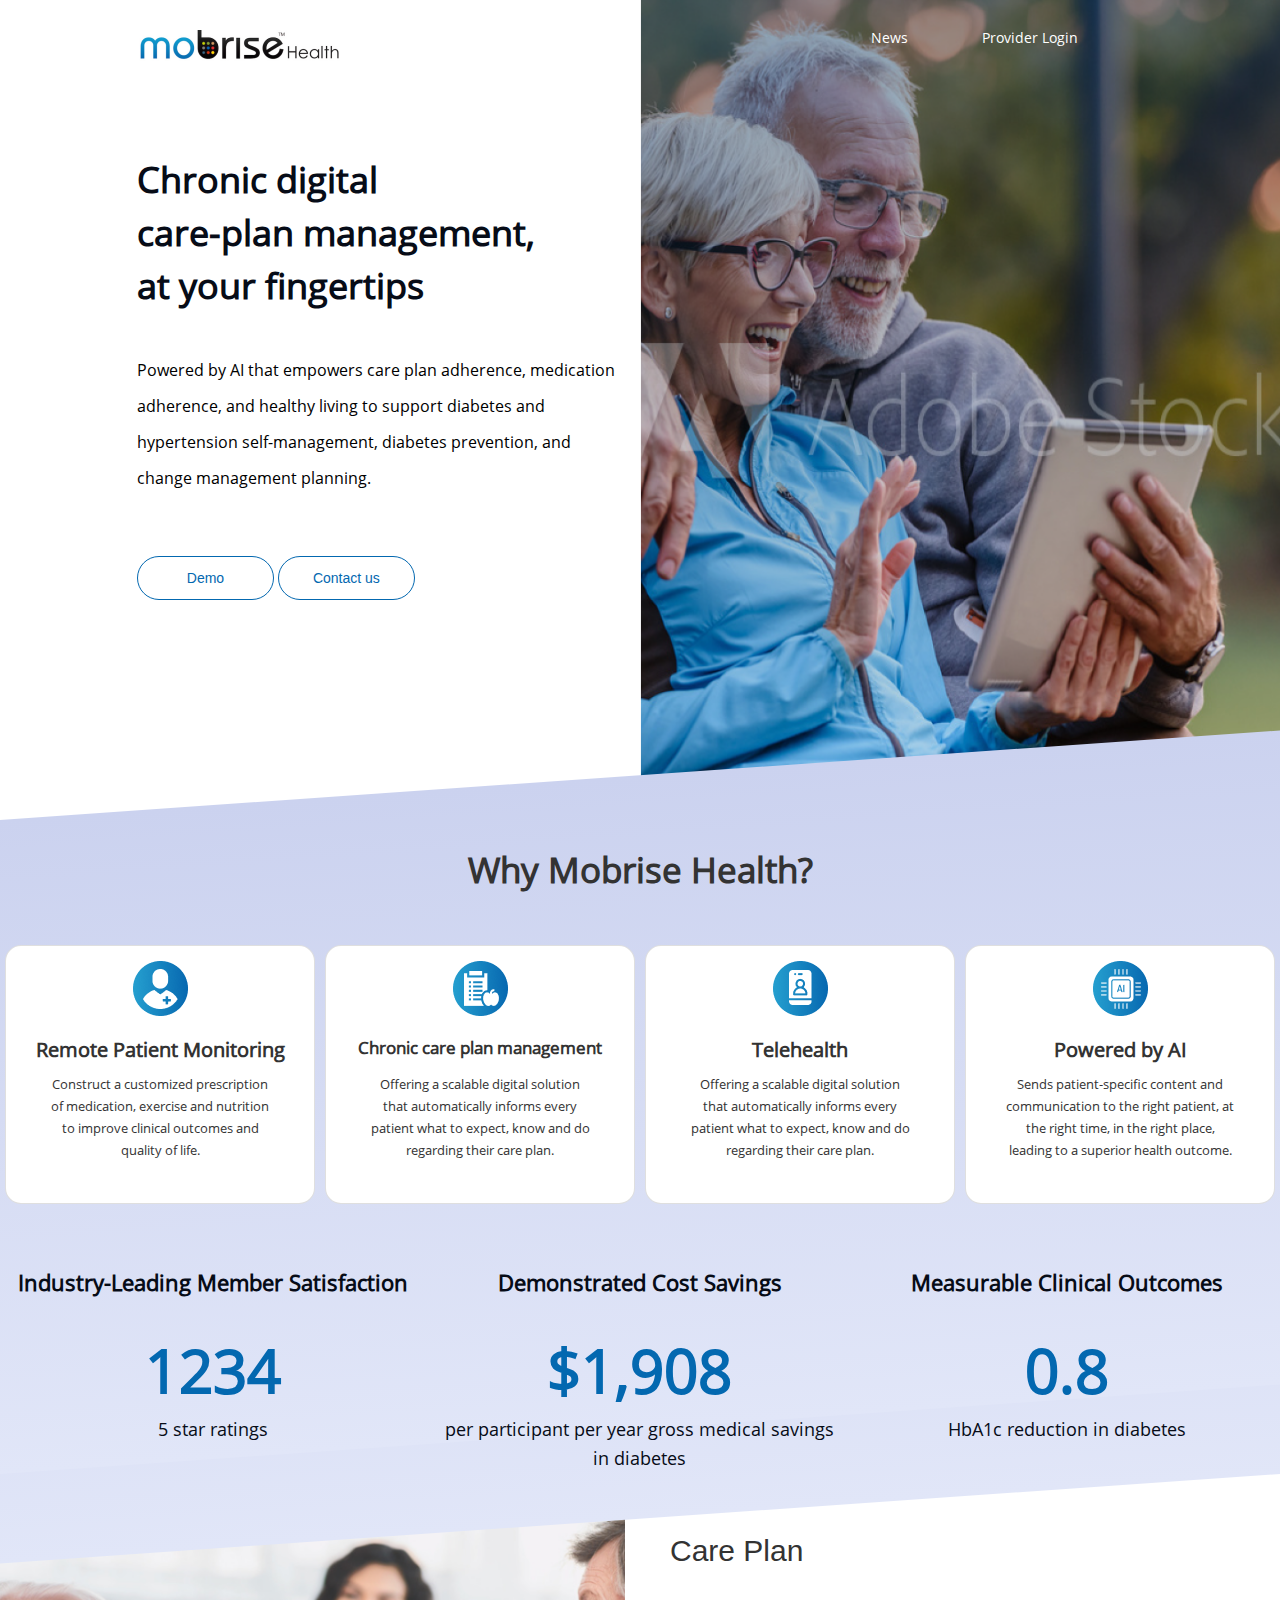
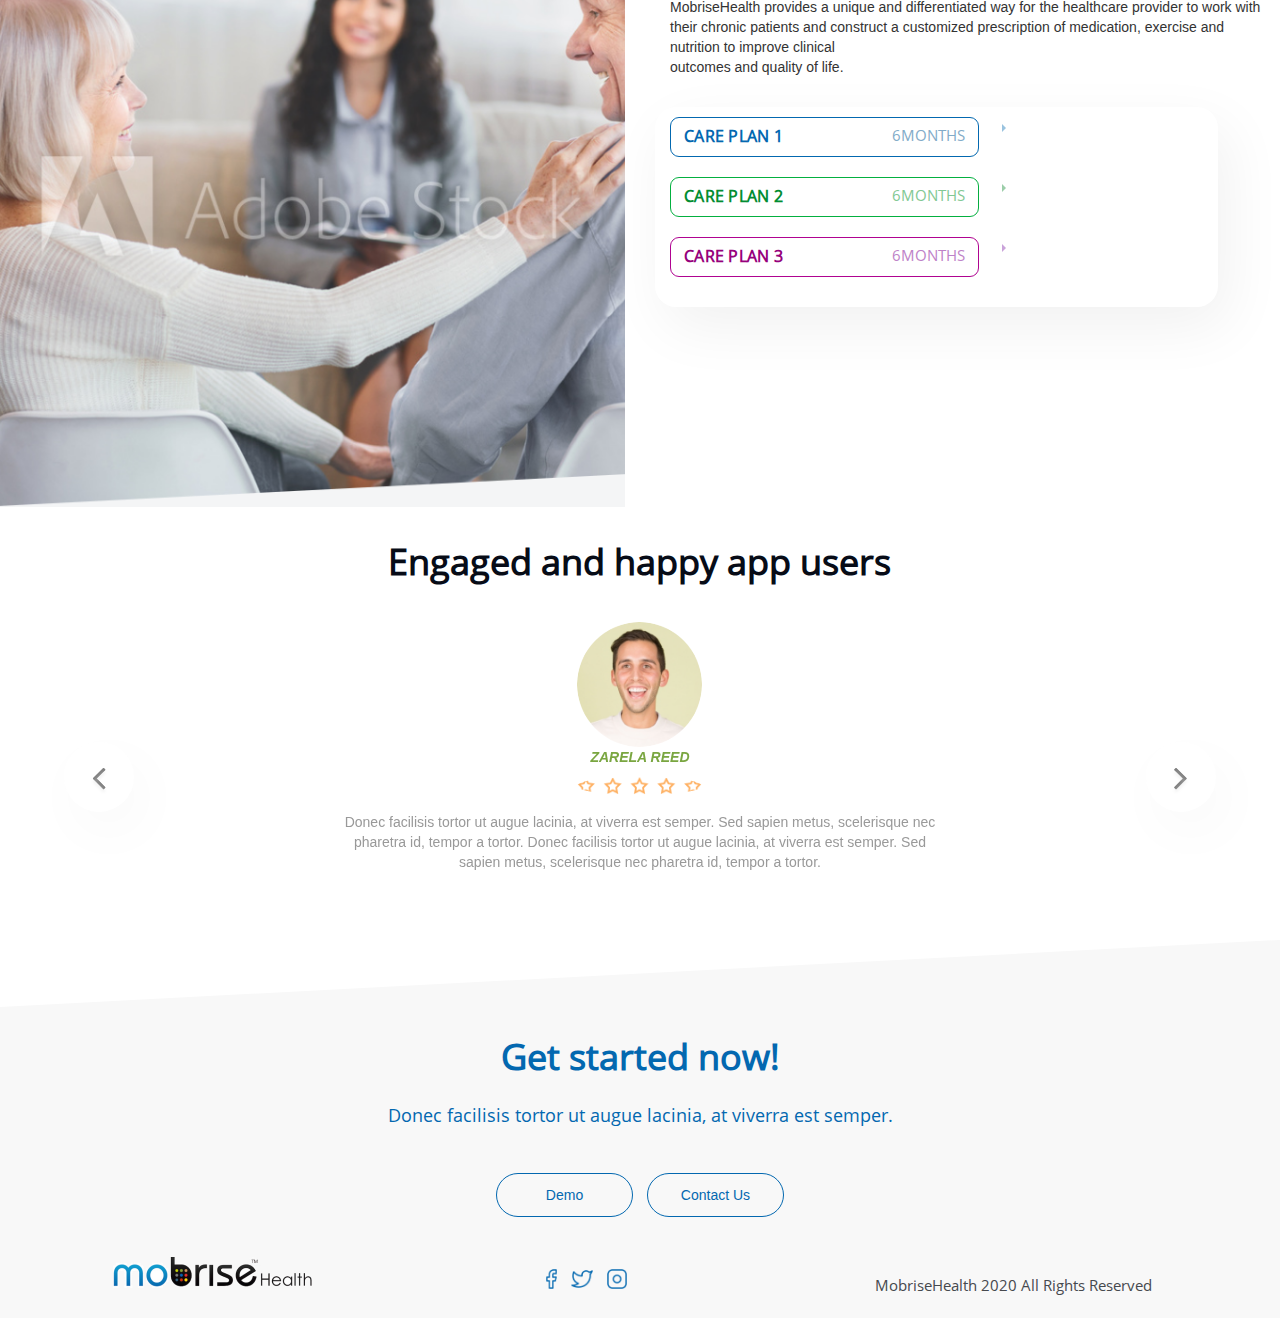
==== commit 1df70075: "Updating styles" ====
--- a/index.html
+++ b/index.html
@@ -96,7 +96,7 @@
 
         </div>
         <div class="col-12 col-md-6 p-0 header-img text">
-<div class="nav-text-center mt-4">
+<div class="nav-text-center  text-center mt-4">
 <a href="news.html"><button class="btn news-btn">News</button></a>
                 <a href=""><button class="btn provider-btn">Provider Login</button></a>
             </div>
--- a/style.css
+++ b/style.css
@@ -44,7 +44,7 @@
     background-repeat: no-repeat;
     background-size: 100% 100%;
     width: 100%;
-    height: 827px;
+    height: 820px;
 }
 #header-text h2{ 
     font-family: Open Sans;
@@ -376,11 +376,12 @@
 
 
 #eng-users {
-	color: #333;
-	text-align: center;
-	text-transform: uppercase;
-	font-family: "Roboto", sans-serif;
-	font-weight: bold;
+	color: #070c17;
+  font-family: "Open Sans";
+  font-size: 36px;
+  font-weight: 700;
+  line-height: 50px;
+  text-align: center;
 	position: relative;
 	margin: 30px 0 20px;
 }
@@ -858,7 +859,7 @@
   height: 70%;
   margin-bottom: 30px;
 }
-/*Media queries*/
+/********************Media queries*********************/
 
 @media only screen and (max-width: 980px) {
   form {
@@ -933,6 +934,16 @@
 .why-mob > h1 {
   line-height: 40px;
 }
+#header-text h2 {
+  font-family: Open Sans;
+  font-style: normal;
+  font-weight: 700;
+  font-size: 36px;
+  line-height: 45px;
+  color: #070C17;
+  margin-bottom: 40px;
+  text-align: left;
+}
 #header-text-2 {
   font-family: Open Sans;
   font-style: normal;
@@ -940,7 +951,8 @@
   font-size: 16px;
   line-height: 36px;
   color: #000000;
-  margin-bottom: 40px;
+  margin-bottom: 40px;text-align: left;
+
 }
 .contact-btn, .demo-btn {
   width: 100px;
@@ -967,13 +979,18 @@
   
   }
   
-/*Colored btns*/
+/****************Colored btns*****************/
 .first-btns{
   width: 56%;
   height: 40px;
   border-radius: 9px;
   border: solid 0.5px #0368b0;
   margin-right: 3px;
+}
+.dropright .dropdown-toggle::after {
+  vertical-align: 0;
+  width: auto;
+  height: 10px;
 }
 .middle-btns{
   border: solid 0.5px #03b03f;
@@ -1148,12 +1165,21 @@
     color: #0368b0 ;
 }
 
+.header-img {
+  background-image: url(images/header-img.png);
+  background-repeat: no-repeat;
+  background-size: 100% 100%;
+  width: 100%;
+  height: 350px;
+}
+
 }
 @media only screen and (max-width: 606px) {
   #head-logo {
     width: 134px;
     height: 28px;
 }
+
 .vid-card-title{
   color: #212121;
   font-family: Roboto;
@@ -1161,6 +1187,23 @@
   font-weight: 700;
   margin-bottom: 10px;
 }
+#eng-users {
+	color: #070c17;
+  font-family: "Open Sans";
+  font-size: 34px;
+  font-weight: 700;
+  line-height: 50px;
+  text-align: center;
+	position: relative;
+	margin: 30px 0 20px;
+}
+.header-img {
+  background-image: url(images/header-img.png);
+  background-repeat: no-repeat;
+  background-size: 100% 100%;
+  width: 100%;
+  height: 450px;
+}
 
 .vid-card-sub{
   color: #a0a0a0;
@@ -1201,7 +1244,7 @@
 .footer-text-left{
   color: #46494e;
   font-family: "Open Sans";
-  font-size: 10px;
+  font-size: 7px;
   font-weight: 400;
   line-height: 16px;
 }
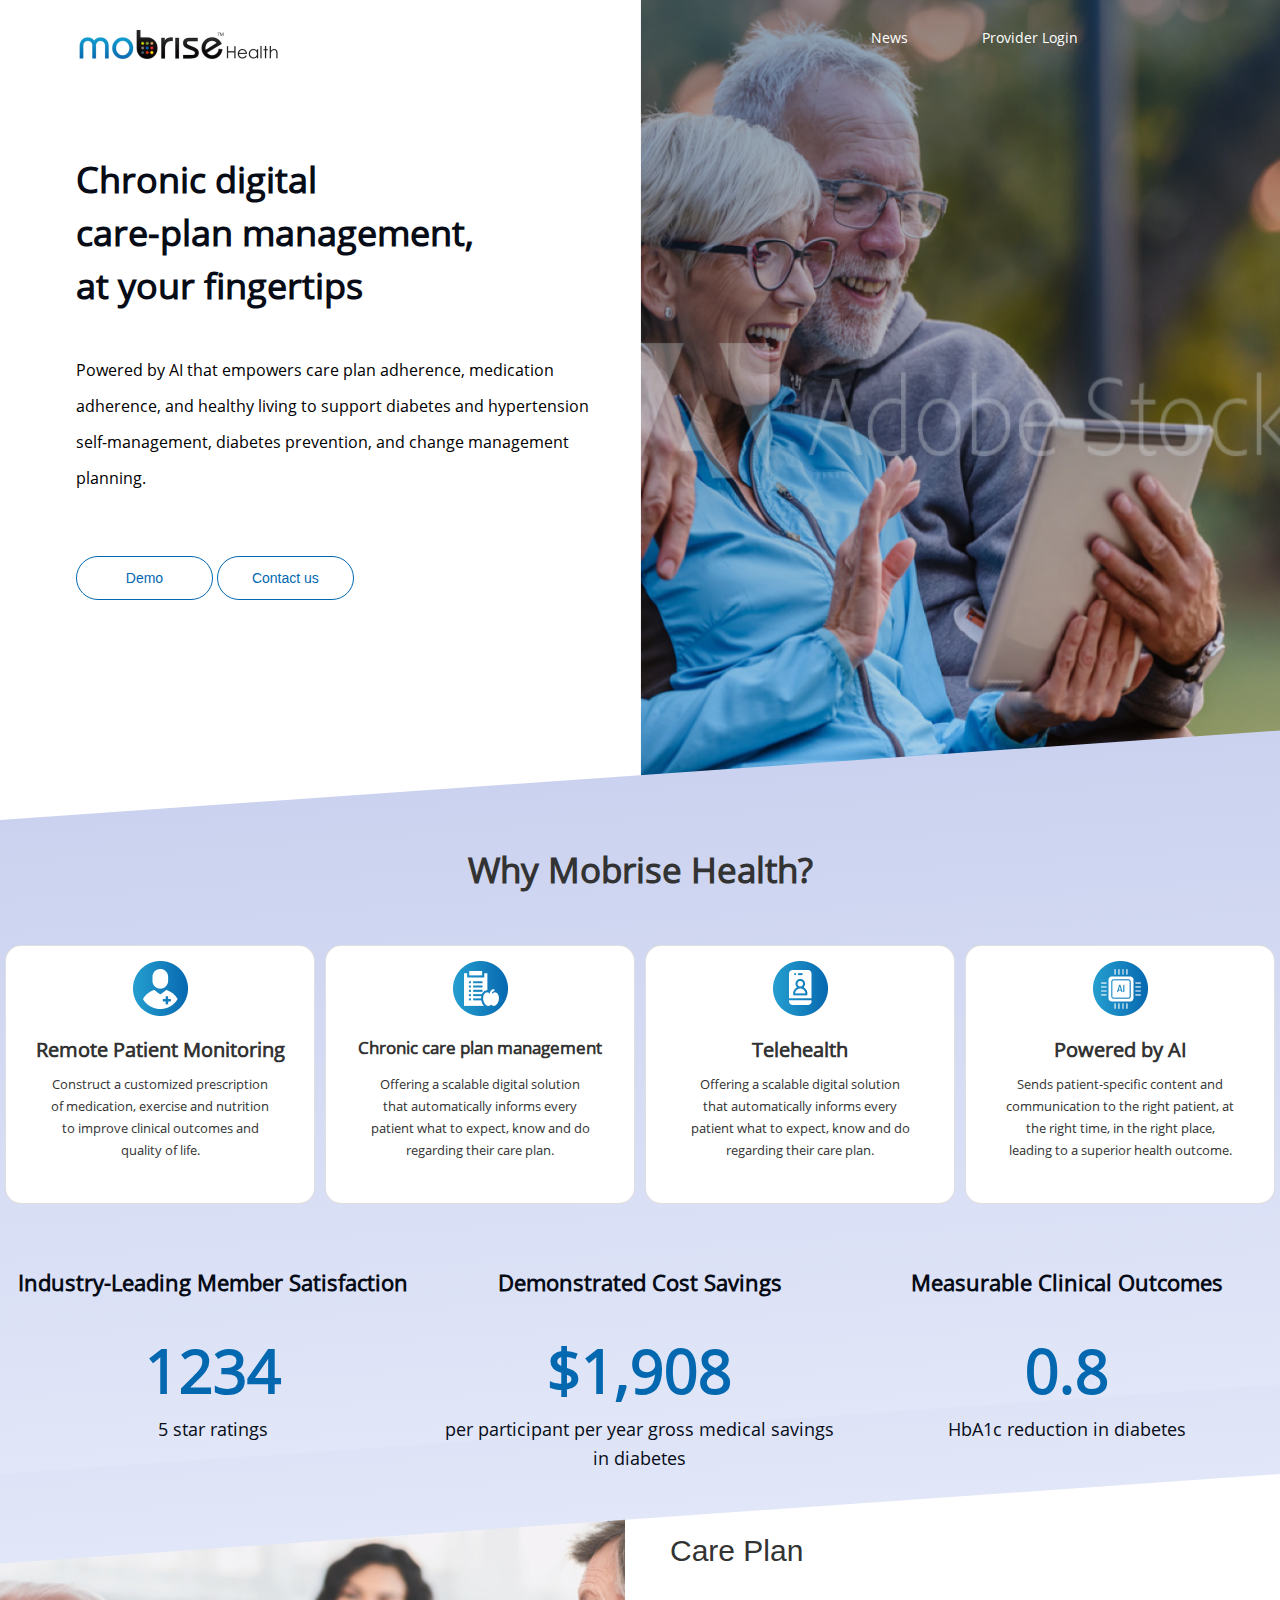
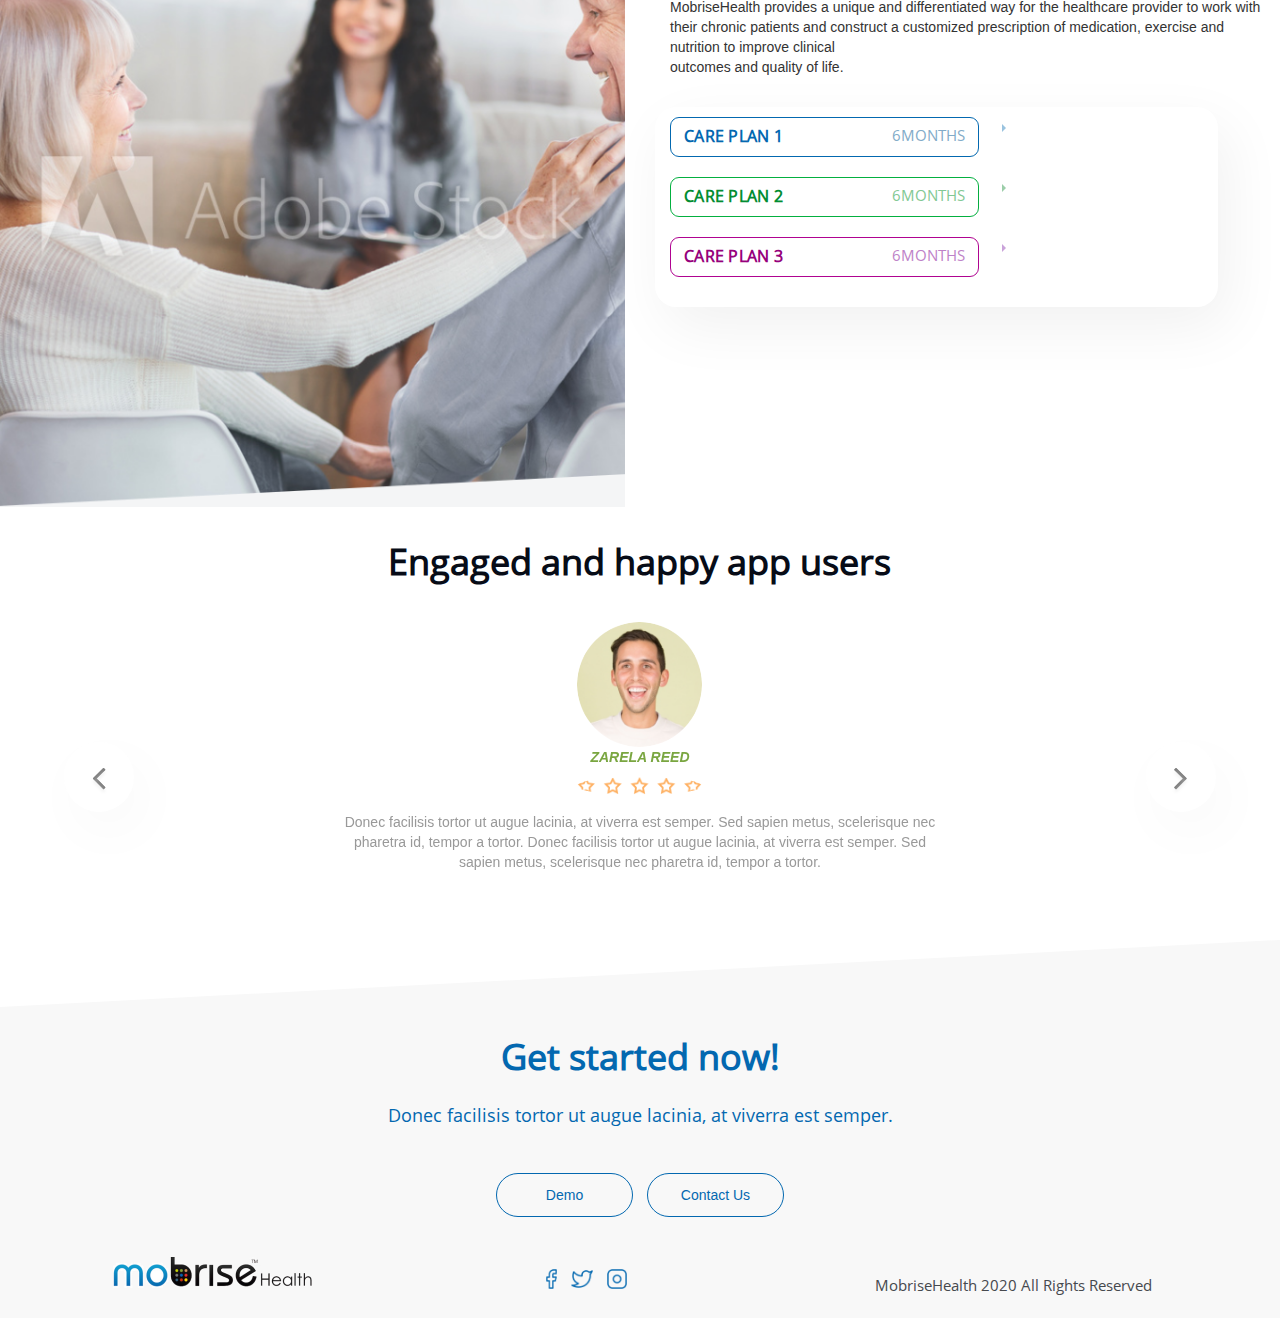
==== commit 97ca6d2b: "further update" ====
--- a/index.html
+++ b/index.html
@@ -358,13 +358,13 @@
     <a href="contact.html"><button class="btn contact-btn2">Contact Us</button></a>
 </div>
 <div class="row last-footer pb-2">
-<div class="col-4"> <img src="images/footer-logo.png" id="footer-logo"></div>
-<div class="col-3 socials-cont"> <div class="socials">
+<div class="col-6 col-md-4"> <img src="images/footer-logo.png" id="footer-logo"></div>
+<div class="col-6 socials-cont col-md-3"> <div class="socials">
     <a href="#"><img src="images/facebook.png" id="facebook" class="mr-3"></a>
 <a href="#"><img src="images/twitter.png" id="twitter" class="mr-3"></a>
 <a href="#"><img src="images/instagram.png" id="instagram"></a>
 </div> </div>
-<div class="col-5 reserved-right"><h6 class="footer-text-left"> MobriseHealth 2020 All Rights Reserved</h6></div>
+<div class="col-12 col-md-5 reserved-right"><h6 class="footer-text-left"> MobriseHealth 2020 All Rights Reserved</h6></div>
 
 </div>
 
--- a/style.css
+++ b/style.css
@@ -59,10 +59,12 @@
 margin-bottom: 40px;
 
 }
-.header-left{
-  width: 80%;
+.header-left {
+  width: 90%;
   float: right;
-}
+  padding-right: 20px;
+}
+
 #header-text-2{
     font-family: Open Sans;
 font-style: normal;
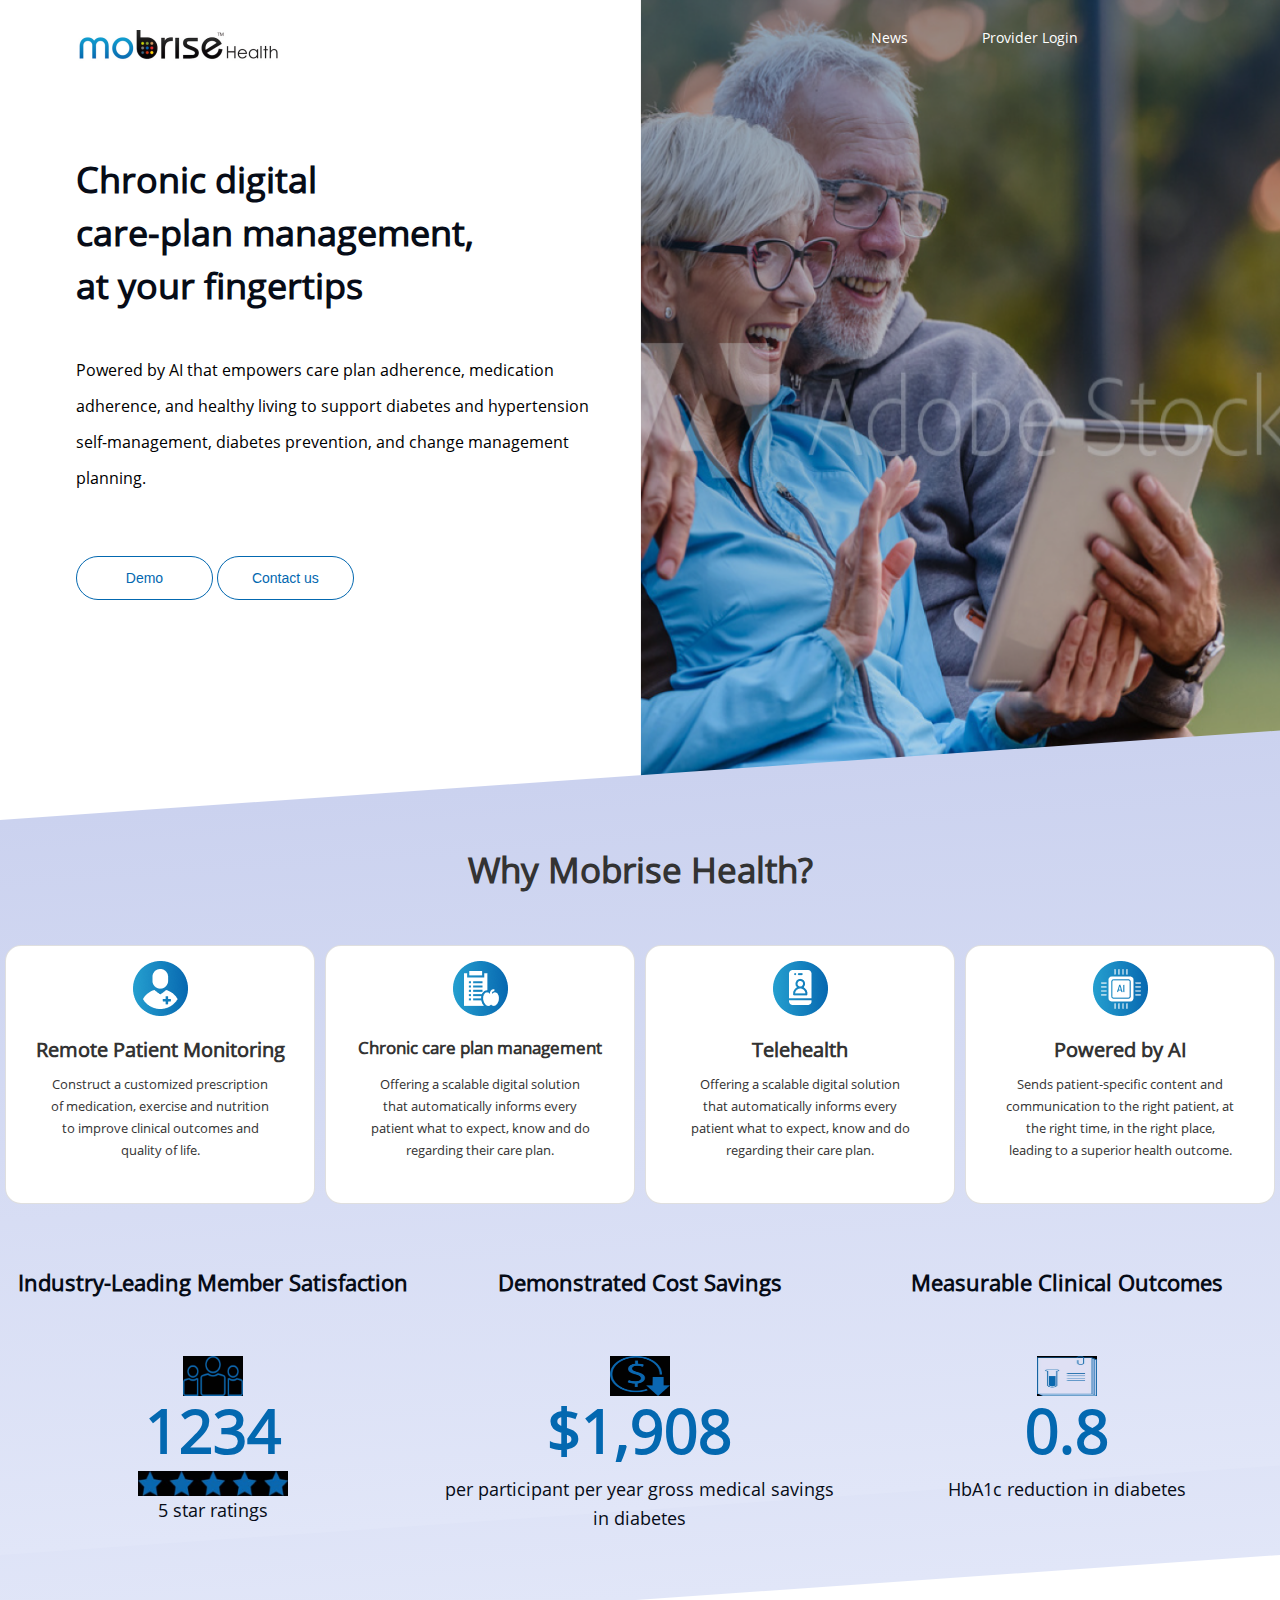
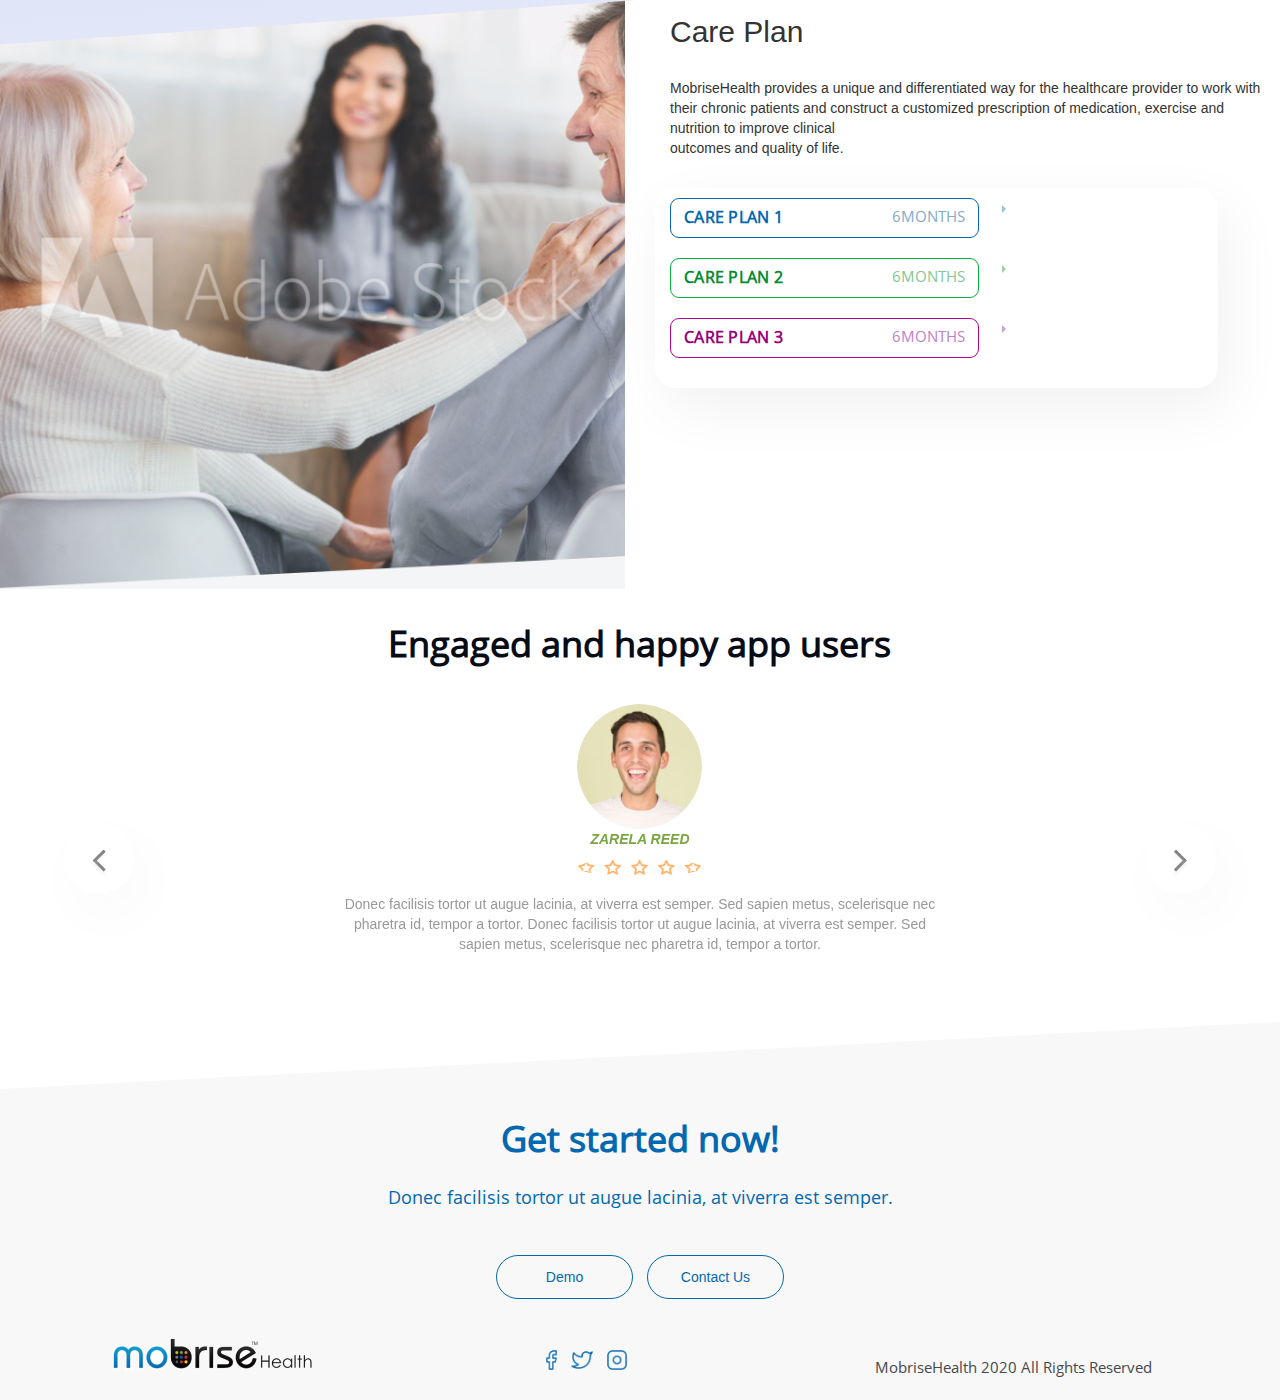
==== commit da39fb37: "Finishing touches" ====
--- a/index.html
+++ b/index.html
@@ -35,13 +35,12 @@
                 >
                   <span class="navbar-toggler-icon"></span>
                 </button>
+
                 <div class="collapse navbar-collapse text-right" id="navbarNav">
                   <div class="navbar-nav mr-auto"></div>
                   <ul class="navbar-nav float-right">
                     <li class="nav-item active">
-                      <a class="nav-link" href="news.html"
-                        ><button class="btn news-btn2">News</button><span class="sr-only">(current)</span></a
-                      >
+                      <a class="nav-link" href="news.html" ><button class="btn news-btn2">News</button><span class="sr-only">(current)</span></a>
                     </li>
                     <li class="nav-item">
                       <a class="nav-link" href="#">
@@ -73,6 +72,7 @@
 
 
 <!----------------------------------Mobile navbar-------------->
+
 
 
 <!-----------------------------Header----------------------->     
@@ -146,12 +146,6 @@
             </div>
         </div>
     </div>
-
-    
-
-
-
-
 </div>
 
 <!--Achievements-->
@@ -159,13 +153,16 @@
 <div class="row ach-row">
 <div class="col-12 col-md-4 text-center"> <ul class="pl-0">
     <li class="top-arch mb-5">Industry-Leading Member Satisfaction</li>
+    <li class="img-arch"><img src="images/people.jpeg" class="arch-images"> </li>
     <li class="middle-arch"> <h6>1234</h6></li>
+    <li class="img-arch"><img src="images/five-star.jpeg" class="five-star-img"> </li>
     <li class="last-arch">5 star ratings</li>
 </ul>
 </div>
 <div class="col-12 col-md-4 text-center">
     <ul class="pl-0">
         <li  class="top-arch">Demonstrated Cost Savings</li>
+        <li class="img-arch"><img src="images/dollar.jpeg" class="arch-images"> </li>
         <li class="middle-arch"><h6>$1,908</h6></li>
         <li class="last-arch">per participant per year gross medical savings in diabetes</li>
     </ul>
@@ -173,6 +170,7 @@
 <div class=" col-12 col-md-4 text-center">
     <ul class="pl-0">
         <li  class="top-arch">Measurable Clinical Outcomes</li>
+        <li class="img-arch"><img src="images/test-tube.jpeg" class="arch-images"> </li>
         <li class="middle-arch"><h6> 0.8</h6></li>
         <li class="last-arch">HbA1c reduction in diabetes</li>
     </ul>
@@ -337,13 +335,7 @@
 		</div>
 	</div>
 </div>
-
-
-
 <!--------------------------------------Carousel---------------------------------------->
-
-
-
 <!--Contact Footer-->
 
 <div class="container-fluid text-center all-footer">
@@ -379,12 +371,6 @@
 
 </div>
 </div>
-
-
-
-
-
-
  </main>
 
 
--- a/style.css
+++ b/style.css
@@ -244,6 +244,16 @@
   font-weight: 700;
   line-height: 29px;
 
+}
+.arch-images{
+  width: 60px;
+  height: 50px;
+  padding-bottom: 10px;
+}
+.five-star-img{
+  width: 150px;
+  height: 25px;
+  margin-top: -5px;
 }
 
 .last-arch{
@@ -478,10 +488,42 @@
 /*/Carousel Styles*/
 
 
-
-
-
-
+/***********************Pagination style****************/
+.mid-page{
+  border: none !important;
+}
+.page-item, .page-link{
+  margin-right: 10px !important;
+}
+.page-item.active .page-link {
+  z-index: 1;
+  color: #fff;
+  background-color: #0368b0;
+  border-color: #0368b0;
+}
+
+.pagination>li>a, .pagination>li>span {
+  position: relative;
+  float: left;
+  padding: 6px 12px;
+  margin-left: -1px;
+  line-height: 1.42857143;
+  color: #212121;
+  font-family: Roboto;
+  font-size: 13px;
+  font-weight: 700;
+  text-decoration: none;
+  background-color: #fff;
+  border: 1px solid #eeeeee;
+}
+
+#page-angle-right{
+  width: 10px;
+  height: 10px;
+}
+.pagination-nav{
+  text-align: center;
+}
 
 
 
@@ -658,6 +700,9 @@
 
 
 /*************************************News styles******************************/
+.news-main{
+  overflow: hidden;
+}
 .all-news-container{
   width: 100%;
 }
@@ -667,16 +712,67 @@
 }
 .sidebar-content{
   margin: 1px;
+  position: relative;
 }
 .post-img{
   width: 100%;
   height: auto;
+  
+}
+.head-post-text-right{
+  position: absolute;
+  z-index: 999;
+  color: #ffffff;
+  top: 60%;
+ 
+  padding-left: 20px;
+}
+.head-post-text-right > h3{
+  font-family: Roboto;
+  font-size: 18px;
+  font-weight: 400;
+}
+
+.head-post-text{
+  position: absolute;
+  z-index: 999;
+  top: 70%;
+  padding-left: 20px;
+}
+.head-post-text > h3{
+  color: #ffffff;
+  font-family: Roboto;
+  font-size: 26px;
+  font-weight: 400;
+}
+#header-time{
+  width: 10px;
+  height: 10px;
+}
+
+.head-post-text > p{
+  color: #ffffff;
+  font-family: Roboto;
+  font-size: 11px;
+  font-weight: 400;
 }
 .vid-card{
   border: none;
   height: auto;
   margin-bottom: 30px;
-}
+  width: auto;
+}
+.vid-card > .row{
+  display: flex;
+  flex-direction: row !important;
+}
+.vid-card > .row > div.col-8{
+  width: auto;
+}
+.vid-card > .row > div.col-8 > .card-block{
+  width: auto;
+}
+
 .vid-card-text{
   margin-bottom:0 ;
   height: auto;
@@ -693,9 +789,13 @@
 .vid-card-title{
   color: #212121;
   font-family: Roboto;
-  font-size: 22px;
+  font-size: 19px;
   font-weight: 700;
   margin-bottom: 20px;
+}
+.web-host-card-text, .reason-body-text {
+  font-size: 17px;
+  font-weight: 700;
 }
 .vid-card-sub{
   color: #a0a0a0;
@@ -703,6 +803,10 @@
   font-size: 11px;
   font-weight: 400;
   margin-bottom: 3px;
+}
+.vid-card-sub > span > img{
+  width: 10px;
+  height: 10px;
 }
 .btn-read-more{
   width: 100px;
@@ -738,7 +842,7 @@
 .miss-vid-card-title{
   color: #212121;
   font-family: Roboto;
-  font-size: 15px;
+  font-size: 13px;
   font-weight: 500;
   letter-spacing: -0.1153846px;
   line-height: 21px;
@@ -750,6 +854,28 @@
   font-weight: 400;
   padding-top: 29px;
 }
+.vid-card-sect-first{
+  position: relative;
+  border-top: 2px solid#eeeeee;
+  
+}
+
+.vid-card-sect-first::before{
+  content: '';
+  position: absolute;
+  background-color: #0368b0;
+  width: 10%;
+  height: 2px;
+  top: -2px;
+  left: 0;
+}
+.dont-miss-it{
+  color: #212121;
+  font-family: Roboto;
+  font-size: 16px;
+  font-weight: 700;
+}
+
 
 .miss-vid-card{
   order: none;
@@ -837,6 +963,32 @@
 .travel-card-body{
   padding-left: 0;
   padding-top: 5px;
+}
+.travel-time{
+  width: 9.99px;
+  height: 9.99px;
+}
+.news-footer{
+  margin-top: 100px;
+}
+.travel-card-first{
+  position: relative;
+  border-top: 2px solid#eeeeee;
+}
+.travel-card-first::before{
+  content: '';
+  position: absolute;
+  background-color: #0368b0;
+  width: 10%;
+  height: 2px;
+  top: -2px;
+  left: 0;
+}
+#travel-up{
+  color: #212121;
+  font-family: Roboto;
+  font-size: 16px;
+  font-weight: 700;
 }
 
 /*************************************\News styles******************************/
@@ -1157,7 +1309,7 @@
 }
 #footer-logo {
   width: 100px;
-  height: 31px;
+  height: 20px;
 }
 .provider-btn2:hover, .provider-btn2:active , .news-btn2:hover, .news-btn2:active{
     width: inherit;
@@ -1166,6 +1318,13 @@
     border: solid 1px #0368b0;
     color: #0368b0 ;
 }
+.dont-miss-it, #travel-up{
+  color: #212121;
+  font-family: Roboto;
+  font-size: 15px;
+  font-weight: 700;
+}
+
 
 .header-img {
   background-image: url(images/header-img.png);
@@ -1175,12 +1334,74 @@
   height: 350px;
 }
 
+.pagination>li>a, .pagination>li>span {
+  position: relative;
+  float: left;
+  padding: 6px 9px;
+  margin-left: -1px;
+  line-height: 1.42857143;
+  color: #212121;
+  font-family: Roboto;
+  font-size: 13px;
+  font-weight: 700;
+  text-decoration: none;
+  background-color: #fff;
+  border: 1px solid #eeeeee;
+}
+
+/*****************News header texts***************/
+.head-post-text-right{
+  position: absolute;
+  z-index: 999;
+  color: #ffffff;
+  top: 50%;
+ 
+  padding-left: 20px;
+}
+.head-post-text-right > h3{
+  font-family: Roboto;
+  font-size: 15px;
+  font-weight: 400;
+}
+
+.head-post-text{
+  position: absolute;
+  z-index: 999;
+  top: 55%;
+  padding-left: 20px;
+}
+.head-post-text > h3{
+  color: #ffffff;
+  font-family: Roboto;
+  font-size: 22px;
+  font-weight: 400;
+}
+#header-time{
+  width: 9px;
+  height: 9px;
+}
+
+.head-post-text > p{
+  color: #ffffff;
+  font-family: Roboto;
+  font-size: 9px;
+  font-weight: 400;
+}
+
+/****************\News header texts*************/
+
 }
 @media only screen and (max-width: 606px) {
   #head-logo {
     width: 134px;
     height: 28px;
 }
+.five-star-img{
+  width: 120px;
+  height: 20px;
+  margin-top: -5px;
+}
+
 
 .vid-card-title{
   color: #212121;
@@ -1292,8 +1513,7 @@
   margin-top: 20px;
 }
 .socials-cont{
-  padding-right: 0;
-  margin-left: -8;
+  margin-left: -5px;
 }
 .socials{
   padding-top: 5px;
@@ -1322,6 +1542,10 @@
     width: 100%;
     margin: 0 !important;
   }
+  #footer-logo {
+    width: 100px;
+    height: 25px;
+  }
   
 }
 
@@ -1336,3 +1560,115 @@
   }
 }
 
+/*************************News Media Query******************/
+@media only screen and (max-width: 768px) {
+
+  .vid-card-img {
+    height: 100%;
+    width: auto;
+}
+
+.vid-card-title {
+  color: #212121;
+  font-family: Roboto;
+  font-size: 16px;
+  font-weight: 700;
+  margin-bottom: 25px;
+}
+
+.vid-card-sub {
+  color: #a0a0a0;
+  font-family: Roboto;
+  font-size: 10px;
+  font-weight: 400;
+  margin-bottom: 3px;
+}
+.btn-read-more {
+  width: 80px;
+  height: 25px;
+  border: solid 1px #e0e0e0;
+  background: #ffffff;
+  box-shadow: 0px 1px 4px rgba(0,0,0,0.1);
+  border-radius: 0;
+  justify-content: center;
+  text-align: center;
+}
+.btn-read-more h6 {
+  color: #212121;
+  font-family: Roboto;
+  font-size: 9px;
+  font-weight: 400;
+  text-align: center;
+  letter-spacing: 0.7px;
+  justify-self: center;
+
+}
+.web-host-card-text{
+  font-size: 14px;
+  font-weight: 600;
+
+}
+.vid-card > .row > div.col-8 > .card-block{
+  width: auto;
+  padding-left: 0 !important;
+  padding-right: 0 !important;
+}
+
+.all-miss-cards{
+  padding-left: 0 !important;
+  padding-right: 0 !important;
+}
+.miss-vid-card-title {
+  color: #212121;
+  font-family: Roboto;
+  font-size: 13px;
+  font-weight: 500;
+  letter-spacing: -0.1153846px;
+  line-height: 18px;
+}
+
+.miss-vid-card-day {
+  color: #a0a0a0;
+  font-family: Roboto;
+  font-size: 10px;
+  font-weight: 400;
+  padding-top: 29px;
+}
+
+.email-card {
+  width: 80%;
+  height: auto;
+  border: solid 1px #eeeeee;
+  background: #f7f7f7;
+  border-radius: 0;
+  margin-top: 25px;
+  
+  align-self: center;
+  margin-left: auto;
+  margin-right: auto;
+}
+.travel-card-img {
+  width: 95%;
+  height: auto;
+}
+.travel-card-title {
+  color: #212121;
+  font-family: Roboto;
+  font-size: 15px;
+  font-weight: 700;
+  line-height: 22px;
+  width: 95%;
+  margin-left: auto;
+}
+.travel-card-text {
+  color: #a0a0a0;
+  font-family: Roboto;
+  font-size: 10px;
+  font-weight: 400;
+  line-height: 13px;
+  padding-top: 17px;
+  height: auto;
+  margin-left: 10px;
+}
+}
+
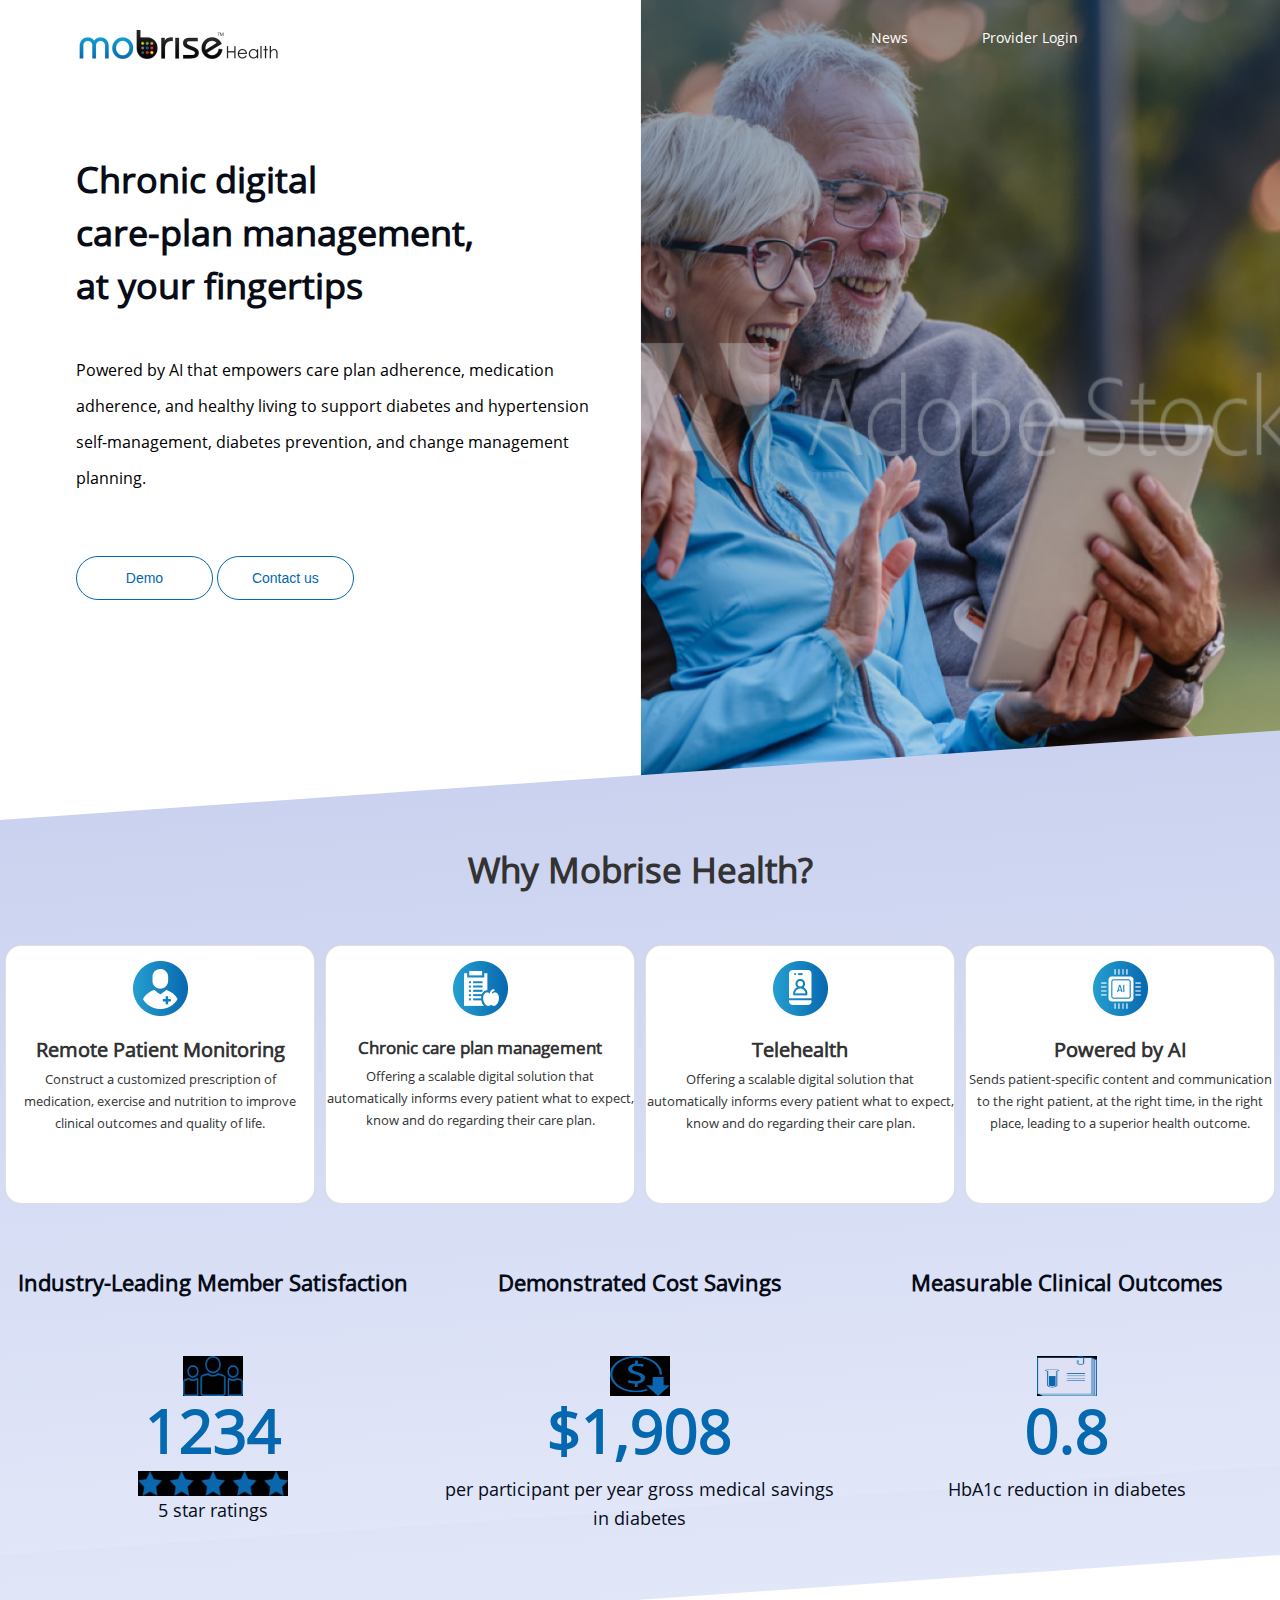
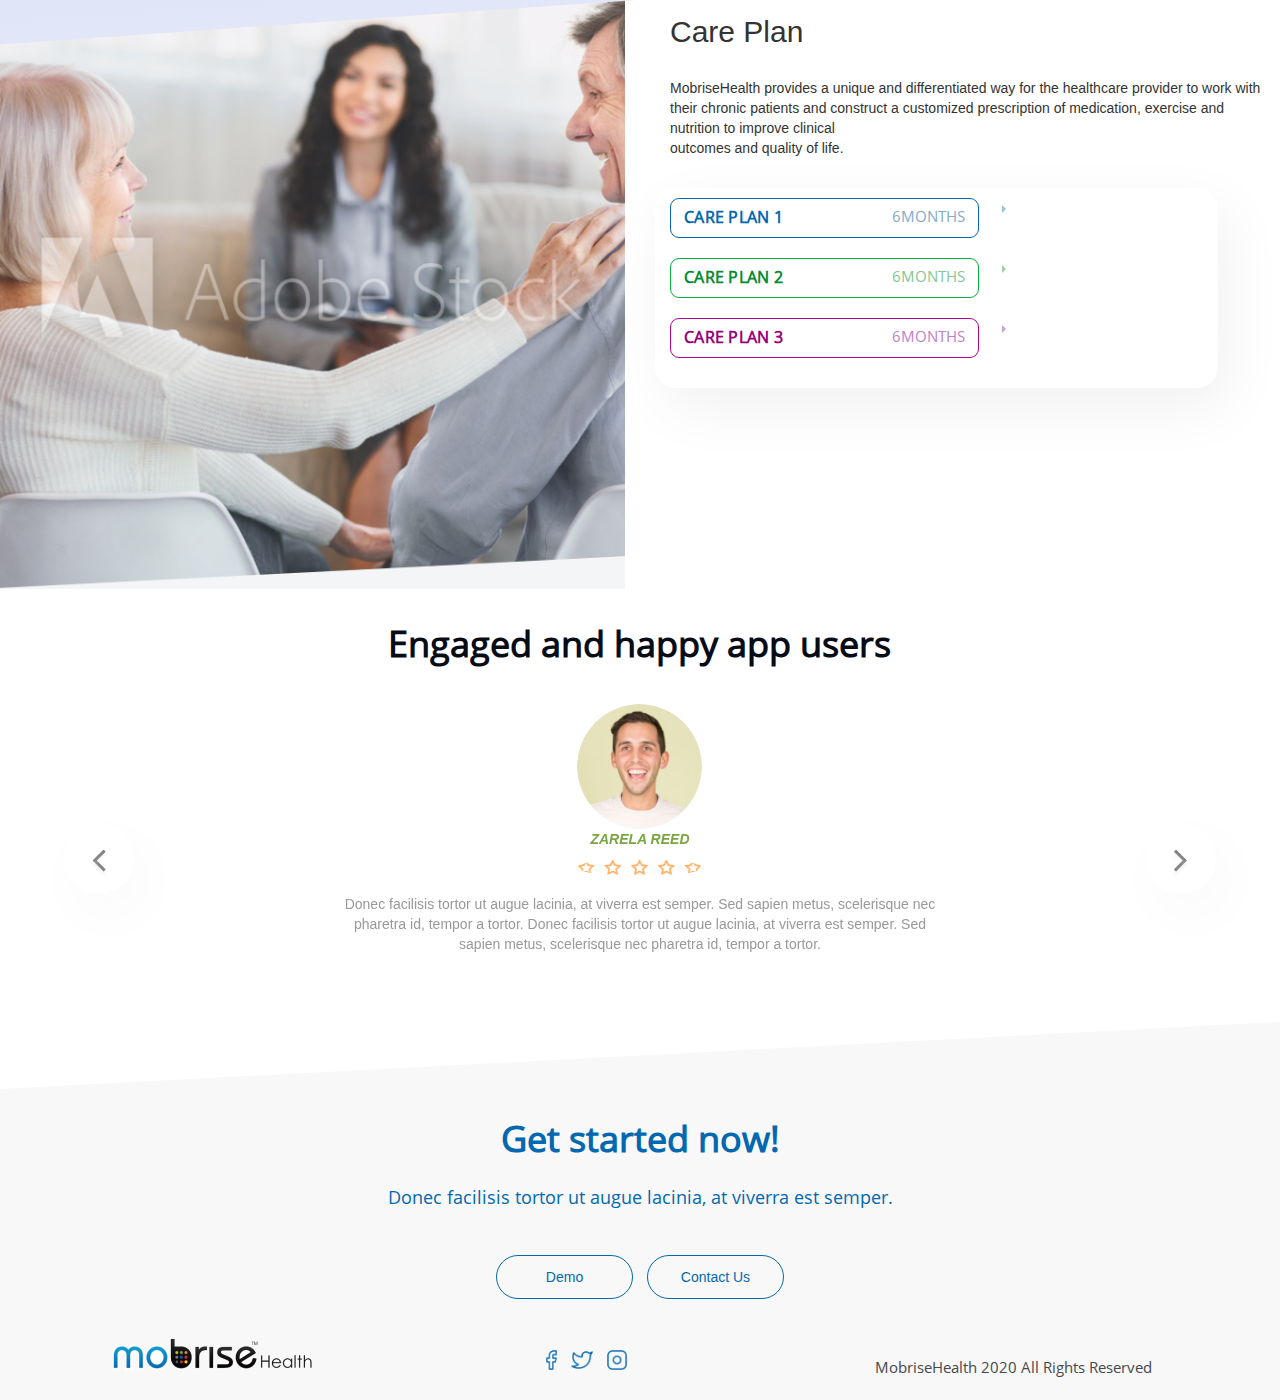
==== commit f5a7f11a: "Almost there" ====
--- a/index.html
+++ b/index.html
@@ -120,28 +120,28 @@
             <img src="images/doctor.png" class="card-img-top" alt="...">
             <div class="card-body pl-1 pr-1">
                 <h5 class="card-title">Remote Patient Monitoring</h5>
-                <p class="card-text">Construct a customized prescription <br> of medication, exercise and nutrition <br> to improve clinical outcomes and <br> quality of life. </p>
+                <p class="card-text">Construct a customized prescription of medication, exercise and nutrition to improve clinical outcomes and quality of life. </p>
             </div>
         </div>
         <div class="card m-2">
             <img src="images/diet.png" class="card-img-top" alt="...">
             <div class="card-body pl-0 pr-0">
                 <h5 class="card-title card-title-2 pr-1 pl-1">Chronic care plan management</h5>
-                <p class="card-text">Offering a scalable digital solution <br> that automatically informs every <br> patient what to expect, know and do <br> regarding their care plan.</p>
+                <p class="card-text">Offering a scalable digital solution  that automatically informs every patient what to expect, know and do  regarding their care plan.</p>
             </div>
         </div>
         <div class="card m-2">
             <img src="images/chat-box.png" class="card-img-top" alt="...">
             <div class="card-body pl-0 pr-0">
                 <h5 class="card-title">Telehealth</h5>
-                <p class="card-text">Offering a scalable digital solution <br> that automatically informs every <br> patient what to expect, know and do <br> regarding their care plan.</p>
+                <p class="card-text">Offering a scalable digital solution that automatically informs every patient what to expect, know and do regarding their care plan.</p>
             </div>
         </div>
         <div class="card m-2">
             <img src="images/Group 27.png" class="card-img-top" alt="...">
             <div class="card-body pl-0 pr-0">
                 <h5 class="card-title"> Powered by AI</h5>
-                <p class="card-text">Sends patient-specific content and <br> communication to the right patient, at <br>the right time, in the right place, <br> leading to a superior health outcome.
+                <p class="card-text">Sends patient-specific content and communication to the right patient, at the right time, in the right place, leading to a superior health outcome.
                 </p>
             </div>
         </div>
--- a/style.css
+++ b/style.css
@@ -184,8 +184,8 @@
 margin-top: 15px;
 }
 .card-title{
-    width: 100%;
-  height: 27px;
+    width: auto;
+  height: auto;
   font-family: "Open Sans";
   font-size: 20px;
   font-weight: 600;
@@ -195,8 +195,8 @@
   font-size: 17px;
 }
 .card-text{
-    width: 100%;
-  height: 88px;
+    width: auto;
+  height: auto;
   font-family: "Open Sans";
   font-size: 13px;
   font-weight: 400;
@@ -1015,7 +1015,7 @@
 }
 /********************Media queries*********************/
 
-@media only screen and (max-width: 980px) {
+@media only screen and (max-width: 767px) {
   form {
     width: 88%;
   }
@@ -1116,7 +1116,7 @@
   color: #0368b0;
 }
 }
-@media only screen and (max-width: 768px) {
+@media only screen and (max-width: 767px) {
   .carousel{
     margin: 30px -7% 100px;
     padding: 0 40px;
@@ -1537,7 +1537,7 @@
 }
 
 }
-@media only screen and (max-width: 768px) {
+@media only screen and (max-width: 767px) {
   .vid-card-sect{
     width: 100%;
     margin: 0 !important;
@@ -1548,6 +1548,11 @@
   }
   
 }
+@media only screen and (min-width: 768px) {
+.mobile-navbar{
+  display: none;
+}
+}
 
 @media only screen and (max-width: 330px) {
 
@@ -1561,7 +1566,7 @@
 }
 
 /*************************News Media Query******************/
-@media only screen and (max-width: 768px) {
+@media only screen and (max-width: 767px) {
 
   .vid-card-img {
     height: 100%;
@@ -1672,3 +1677,235 @@
 }
 }
 
+/*Setting ipad nav*/
+
+@media (min-width: 768px) and (max-width: 991px){
+  .navbar-expand-lg .navbar-toggler {
+    display: none;
+}
+
+ 
+
+
+
+.navbar-brand {
+  float: left;
+  text-align: left;
+  position: absolute;
+
+}
+
+.navbar-collapse.collapse{
+  display: flex !important;
+  flex-direction: row !important;
+}
+.navbar-nav {
+  display: flex !important;
+  flex-direction: row !important; 
+}
+
+/*****************Ipad news header***************/
+.head-post-text > h3 {
+  color: #ffffff;
+  font-family: Roboto;
+  font-size: 23px;
+  font-weight: 400;
+}
+
+.head-post-text {
+  position: absolute;
+  z-index: 999;
+  top: 65%;
+  padding-left: 20px;
+}
+
+.head-post-text-right > h3 {
+  font-family: Roboto;
+  font-size: 15px;
+  font-weight: 400;
+}
+.head-post-text-right {
+  position: absolute;
+  z-index: 999;
+  color: #ffffff;
+  top: 53%;
+  padding-left: 20px;
+}
+
+.vid-card-title {
+  color: #212121;
+  font-family: Roboto;
+  font-size: 16px;
+  font-weight: 700;
+  margin-bottom: 25px;
+}
+
+.miss-vid-card-title {
+  color: #212121;
+  font-family: Roboto;
+  font-size: 11px;
+  font-weight: 500;
+  letter-spacing: -0.1153846px;
+  line-height: 16px;
+}
+.travel-card-title {
+  color: #212121;
+  font-family: Roboto;
+  font-size: 14px;
+  font-weight: 700;
+  line-height: 18px;
+}
+
+/****ipad contact****/
+form {
+  width: 68%;
+}
+.btn-send {
+  width: 13.9rem;
+  height: 32px;
+}
+
+.card-text{
+  width: auto;
+height: auto;
+font-family: "Open Sans";
+font-size: 12px;
+font-weight: 400;
+line-height: auto;
+text-align: center;
+
+}
+
+
+}
+/**Home card */
+@media (min-width: 576px) and (max-width: 770px){
+
+  .card-text{
+    width: auto;
+  height: auto;
+  font-family: "Open Sans";
+  font-size: 9px;
+  font-weight: 400;
+  line-height: auto;
+  text-align: center;
+  
+  }
+  .card-title{
+    width: auto;
+  height: auto;
+  font-family: "Open Sans";
+  font-size: 15px;
+  font-weight: 600;
+  text-align: center;
+}
+  
+
+
+}
+
+
+@media (min-width: 768px) and (max-width: 958px){
+
+  /****************Colored btns*****************/
+.first-btns{
+  width: 56%;
+  height: 40px;
+  border-radius: 9px;
+  border: solid 0.5px #0368b0;
+  margin-right: 3px;
+}
+.dropright .dropdown-toggle::after {
+  vertical-align: 0;
+  width: auto;
+  height: 10px;
+}
+.middle-btns{
+  border: solid 0.5px #03b03f;
+  
+}
+.last-btns{
+  border: solid 0.5px #b00391;
+
+}
+
+
+  .btn-care{
+    color: #0368b0;
+  font-family: "Open Sans";
+  font-size: 12px;
+  font-weight: 600;
+ 
+  letter-spacing: 0.3px;
+  padding-left: 7px;
+  padding-right: 0px;
+  }
+  .btn-months{
+    color: #82abc8;
+  font-family: "Open Sans";
+  font-size: 10px;
+  font-weight: 400;
+  padding-left: 0;
+  padding-right: 8px;
+  
+  }
+  .btn-care2{
+    color: #028d32;
+  }
+  .btn-months2{
+    color: #82c894;
+  }
+  .btn-care3{
+    color: #96017c;
+  }
+  .btn-months3{
+    color: #be82c8;
+  }
+ .btn-out1{
+  width: 65%;
+  height: 40px;
+  border-radius: 9px;
+  background: rgba(233,243,251,0.94);
+
+  /* Text  */
+  color: #0368b0;
+  font-family: "Open Sans";
+  font-size: 12px;
+  font-weight: 600;
+  
+  text-transform: uppercase;
+  letter-spacing: 0.3px;
+ }
+ .btn-out2{
+  color: #028d32;
+  background: rgba(233,246,236,0.94);
+ }
+ .btn-out3{
+  color: #96017c;
+  background: rgba(247,237,251,0.94);
+ }
+
+}
+@media (min-width: 500px) and (max-width: 767px){
+
+
+
+
+
+  .btn-out1{
+    width: 100%;
+    height: 40px;
+    border-radius: 9px;
+    background: rgba(233,243,251,0.94);
+  
+    /* Text  */
+    color: #0368b0;
+    font-family: "Open Sans";
+    font-size: 12px;
+    font-weight: 600;
+    
+    text-transform: uppercase;
+    letter-spacing: 0.3px;
+   }
+
+}
